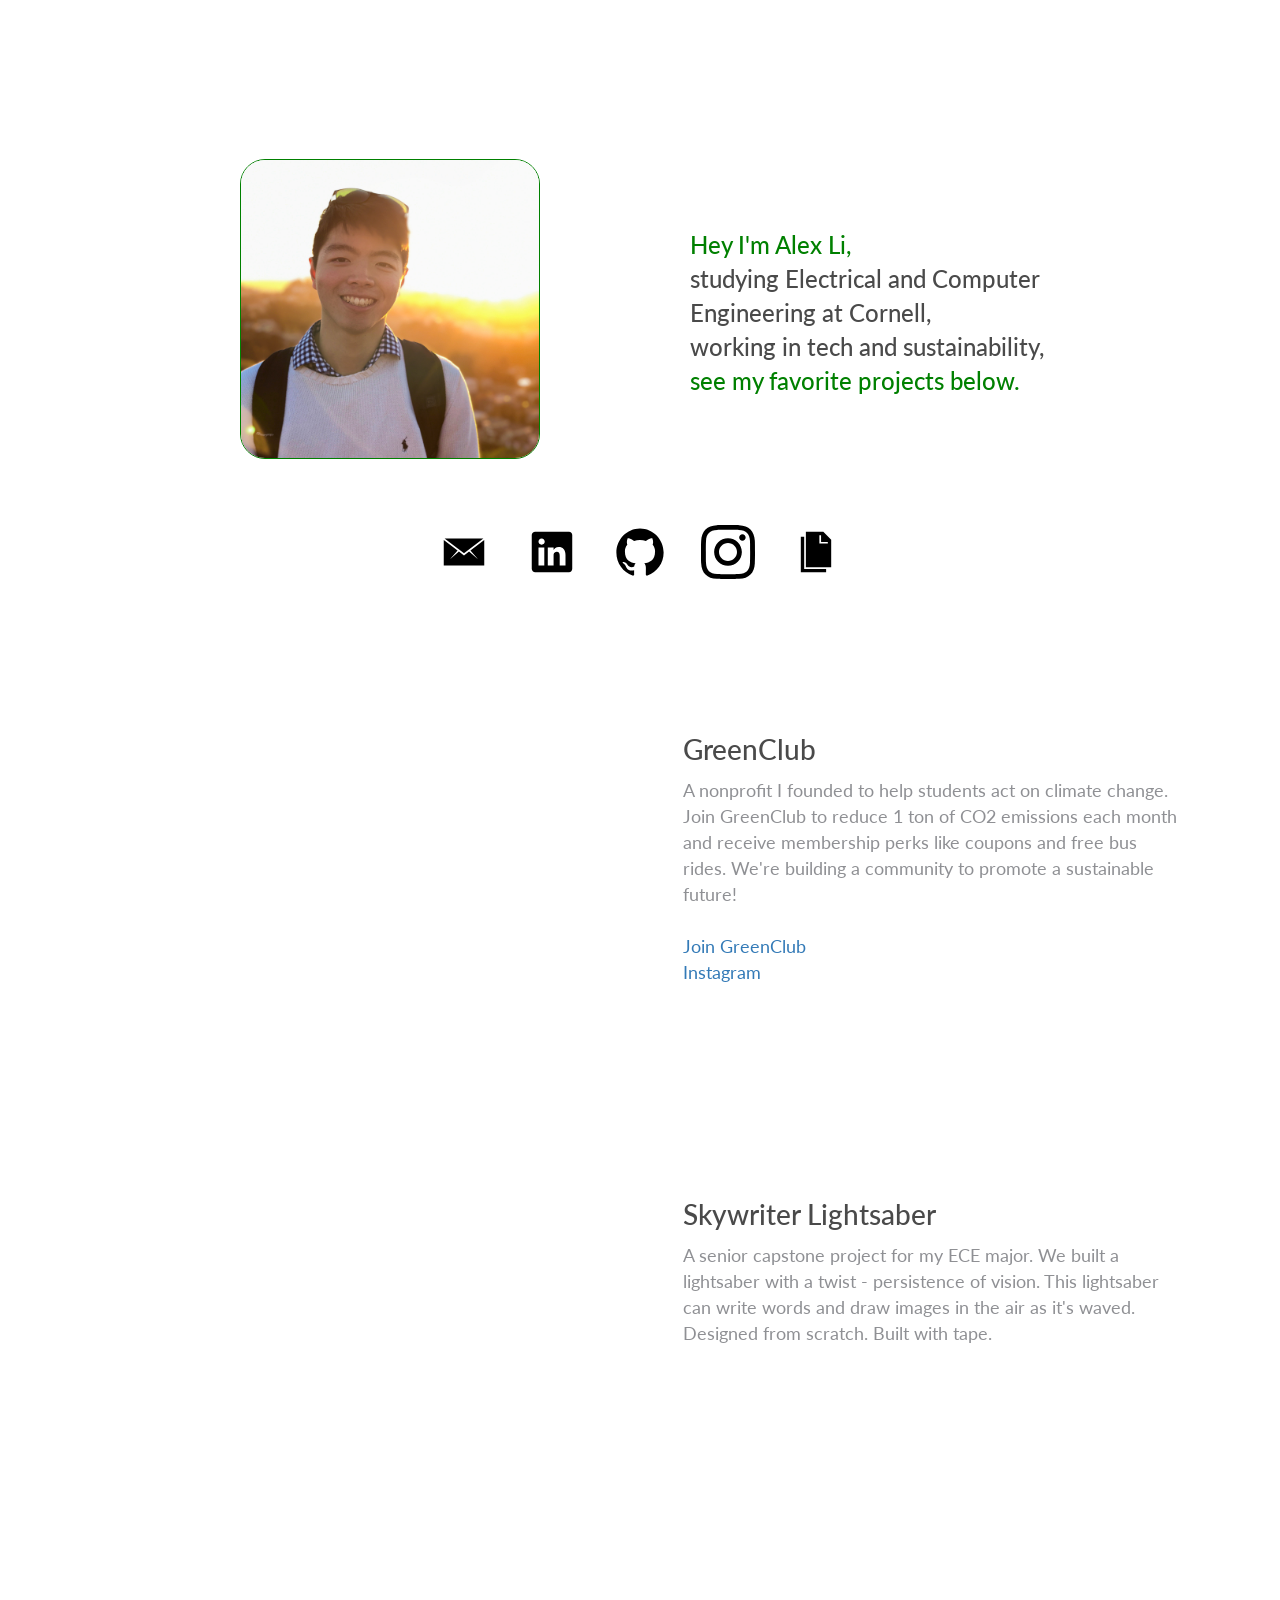
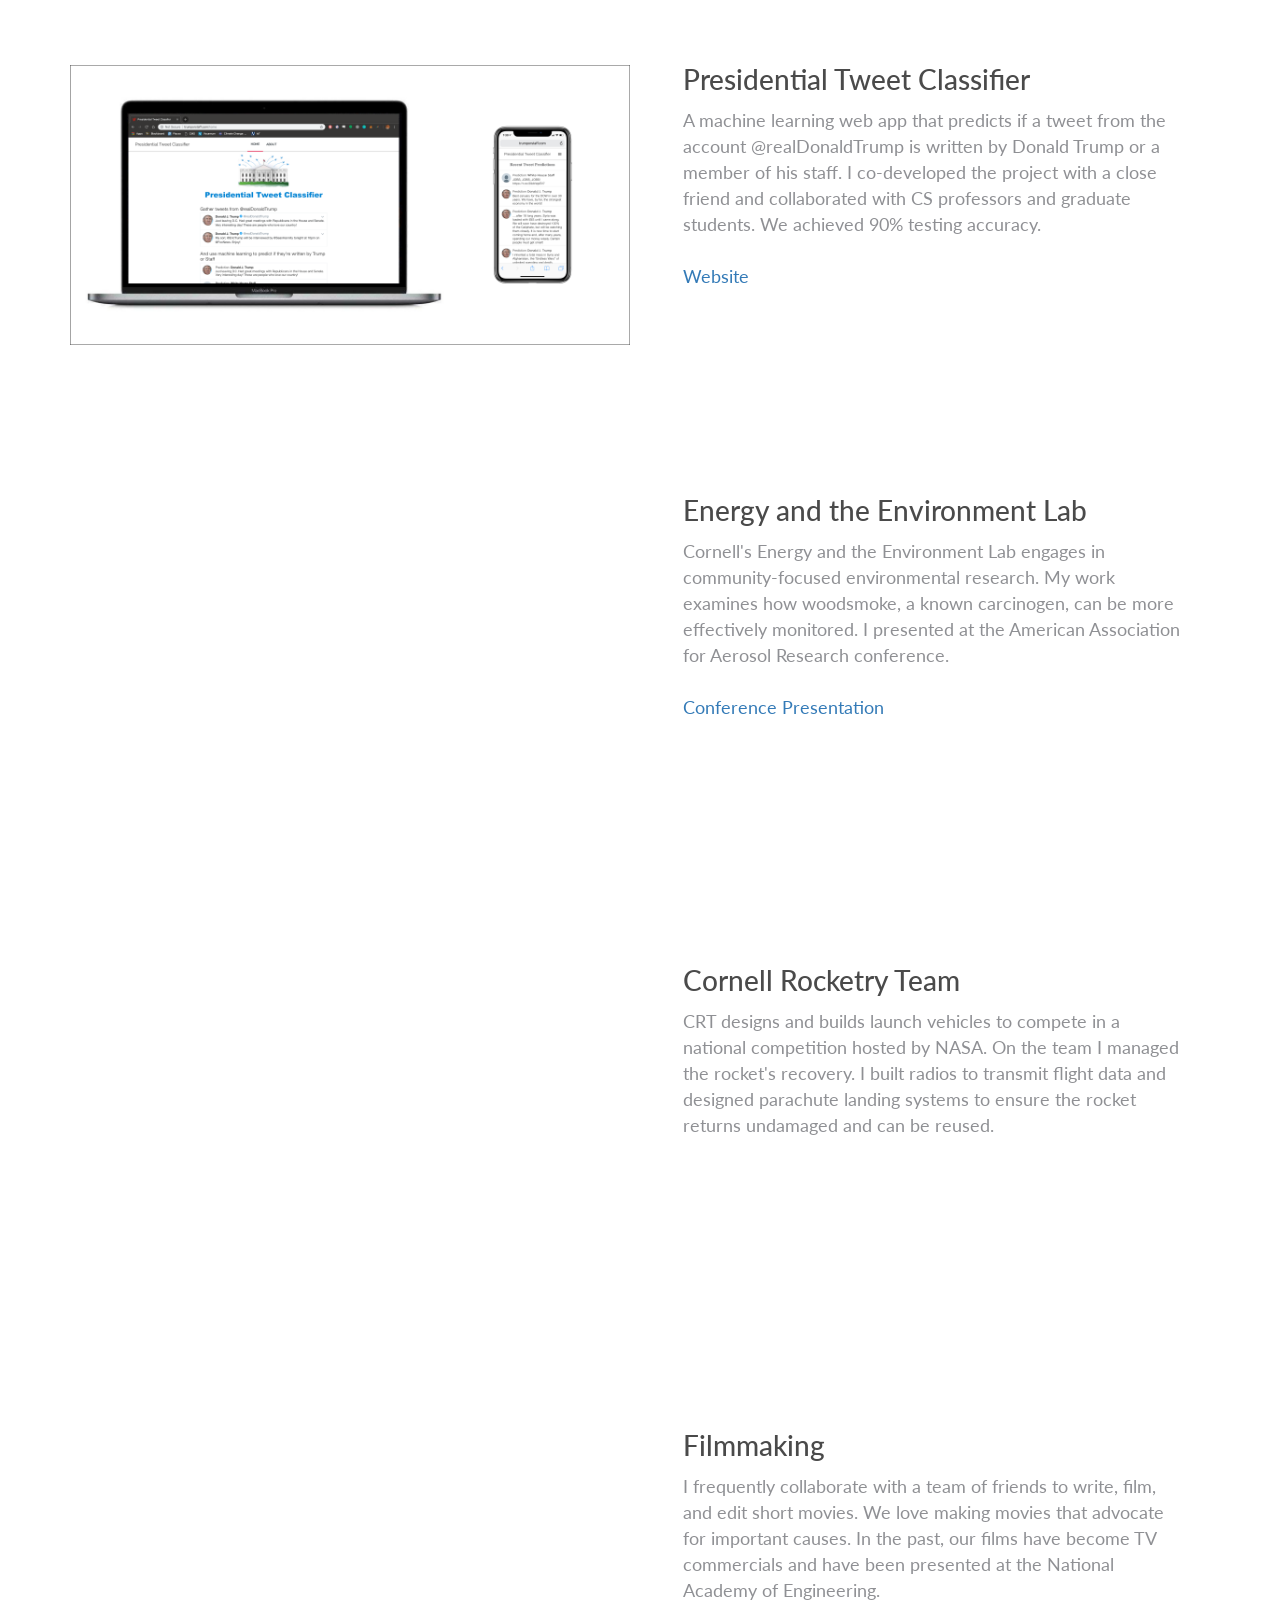
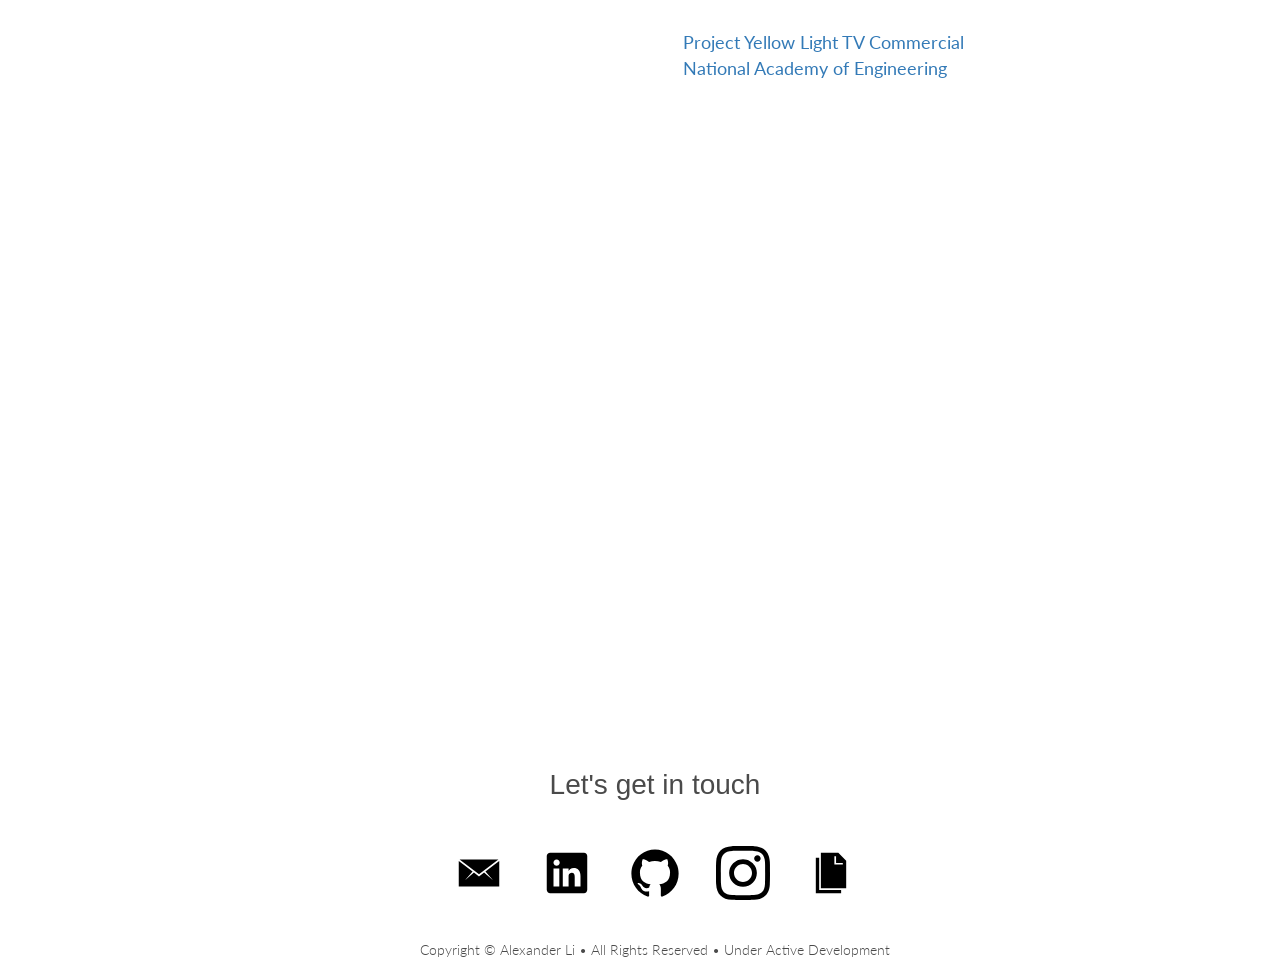
==== index.html @ 84d46e0a "Hey I'm Alex Li" ====
<!DOCTYPE html>
<html>
    <head>
        <meta charset="utf-8">
        <!-- Global site tag (gtag.js) - Google Analytics -->
        <script async src="https://www.googletagmanager.com/gtag/js?id=UA-135159561-1"></script>
        <script>
          window.dataLayer = window.dataLayer || [];
          function gtag(){dataLayer.push(arguments);}
          gtag('js', new Date());

          gtag('config', 'UA-135159561-1');
        </script>

        <meta name="viewport" content="width=device-width, initial-scale=1">
        <meta name="description" content="Alex Li is a senior at Cornell Univeristy studying Electrical and Computer Engineering">
        <title>Alex Li</title>

        <!-- Font Imports -->
        <link href="https://fonts.googleapis.com/css?family=Lato:300,400" rel="stylesheet">

        <!-- Bootstrap CSS -->
        <link href="https://maxcdn.bootstrapcdn.com/bootstrap/3.3.7/css/bootstrap.min.css" rel="stylesheet" integrity="sha384-BVYiiSIFeK1dGmJRAkycuHAHRg32OmUcww7on3RYdg4Va+PmSTsz/K68vbdEjh4u" crossorigin="anonymous">
        <link rel="stylesheet" href="styles/all.css" type="text/css">

        <!-- jQuery CDN -->
        <script src="https://code.jquery.com/jquery-3.2.1.min.js" integrity="sha256-hwg4gsxgFZhOsEEamdOYGBf13FyQuiTwlAQgxVSNgt4=" crossorigin="anonymous"></script>

        <!-- Bootstrap JS -->
        <script src="https://maxcdn.bootstrapcdn.com/bootstrap/3.3.7/js/bootstrap.min.js" integrity="sha384-Tc5IQib027qvyjSMfHjOMaLkfuWVxZxUPnCJA7l2mCWNIpG9mGCD8wGNIcPD7Txa" crossorigin="anonymous"></script>

        <script src="scripts/main.js"></script>

        <link rel="shortcut icon" href="images/icons/faviconGreen.ico" type="image/x-icon">
    </head>
    <body>
        <!--------------------- Banner Section -------------------------->

        <section id='preloading-banner-wrapper'>
            <div id="banner-title-wrapper">


                <div class='row work-section-wrapper'>
                    <div class='col-xs-12 col-md-6'>
                          <img class = 'twin-peaks-image' src="images/overview/twinPeaksSquare.jpeg" alt="Alex Li Headshot">
                    </div>

                    <div id='overview-text-wrapper' class='col-xs-12 col-md-6'>

                        <div class='overview-text-wrapper'>
                          <p class='intro-text-block'>
                              <font color="green">Hey I'm Alex Li, </font>
                              <br>
                              studying Electrical and Computer Engineering at Cornell,
                              <br>
                              working in tech and sustainability,
                              <br>
                              <font color="green">see my favorite projects below.</font><br><br>
                          </p>
                        </div>
                    </div>
                </div>
                </div>
                <div id='social-row'>
                  <a class='social-icon' target='_blank' href='mailto:afl59@cornell.com'>
                      <img class='social-icon-img' src='images/icons/email.svg' alt='afl59@cornell.edu' data-toggle='tooltip' data-placement="top" title="afl59@cornell.edu">
                  </a>
                    <a class='social-icon' target='_blank' href='https://www.linkedin.com/in/alexander-field-li/'>
                        <img class='social-icon-img' src='images/icons/linkedin.svg' alt='Linkedin' data-toggle='tooltip' data-placement="top" title="Linkedin">
                    </a>
                    <a class='social-icon' target='_blank' href='https://github.com/alex1li'>
                        <img class='social-icon-img' src='images/icons/github.svg' alt='Github' data-toggle='tooltip' data-placement="top" title="Github">
                    </a>
                    <a class='social-icon' target='_blank' href='https://www.instagram.com/alex1li/'>
                        <img class='social-icon-img' src='images/icons/instagram.svg' alt='Instagram' data-toggle='tooltip' data-placement="top" title="Instagram">
                    </a>
                    <a class='social-icon' target='_blank' href='assets/Li_Alexander_Resume.pdf'>
                        <img class='social-icon-img' src='images/icons/resume.svg' alt='Resume' data-toggle='tooltip' data-placement="top" title="Resume">
                    </a>
                </div>

        </section>
        <section>

        </section>






            <!--------------------- Overview Section
            <section id="overview-wrapper">

                <div class="row work-section-wrapper">
                    <div class="col-xs-12 col-md-6">
                        <div class='rocket-screw-wrapper'>
                            <img src='images/overview/screwRocket.JPG' id='overview-headshot' alt='Alex Li working on rocket'>
                        </div>
                    </div>

                    <div id='overview-text-wrapper' class='col-xs-12 col-md-6'>
                      <div class='subsection-title-wrapper left-align'>
                          <h3 class='subsection-title'>About me</h3>
                      </div>
                      <div class='subsection-text-wrapper'>
                        <p class='text-block'>
                            Hey, my name is Alex Li. I’m a senior at Cornell University majoring in
                            Electrical and Computer Engineering and minoring in Computer Science.
                            I love learning new things and working on projects that apply technology
                            to solve complex problems. Check out some of my favorite work below and
                            feel free to reach out!
                        </p>
                      </div>
                    </div>
                </div>
            </section>
          </div>
          ------------------------>

          <div class="container">

            <!------------------ Work Experience Section -------------------->
            <section id='work-exp-wrapper'>

                <!-- end overview row --> <!-- end greenclub section wrapper -->

                <div class='row work-section-wrapper'>
                    <div class='col-xs-12 col-md-6 col-md-6'>
                      <div class='video-wrapper'>
                          <iframe width="560" height="315" src="https://www.youtube.com/embed/MvS7Um4GXPQ" align ="middle" frameborder="0" allow="autoplay; encrypted-media" allowfullscreen class='video-frame'></iframe>
                      </div>
                    </div>

                    <div class='col-xs-12 col-md-6 col-md-6'>
                        <div class="subsection-title-wrapper left-align">
                            <h3 class='subsection-title'>GreenClub</h3>
                        </div>

                        <div class='subsection-text-wrapper'>
                            <p class='text-block left-align'>
                              A nonprofit I founded
                              to help students act on climate change. Join GreenClub to reduce 1 ton of CO2 emissions each month and receive membership perks like coupons and free bus rides. We're building a community
                              to promote a sustainable future!
                              <br>
                              <br>
                              <a href="https://joingreenclub.com" target="_blank">Join GreenClub</a>
                              <br>
                              <a href="https://instagram.com/joingreenclub" target="_blank">Instagram</a>


                            </p>
                        </div>
                    </div>


                </div>

                <div class='row work-section-wrapper'>
                    <div class='col-xs-12 col-md-6 col-md-6'>
                      <div class='video-wrapper'>
                          <iframe width="560" height="315" src="https://www.youtube.com/embed/4IN0xYBdepA" align ="middle" frameborder="0" allow="autoplay; encrypted-media" allowfullscreen class='video-frame'></iframe>
                      </div>
                    </div>

                    <div class='col-xs-12 col-md-6 col-md-6'>
                        <div class="subsection-title-wrapper left-align">
                            <h3 class='subsection-title'>Skywriter Lightsaber</h3>
                        </div>

                        <div class='subsection-text-wrapper'>
                            <p class='text-block left-align'>
                              A senior capstone project for my ECE major. We built a
                              lightsaber with a twist - persistence of vision. This
                              lightsaber can write words and
                              draw images in the air as it's waved. Designed from scratch.
                              Built with tape.

                            </p>
                        </div>
                    </div>


                </div>



                <div class='row work-section-wrapper'>
                    <div class='col-xs-12 col-md-6 col-md-6'>
                      <div class='video-wrapper'>
                        <a href="http://trumporstaff.com/" target="_blank">
                          <img src="images/projects/webapp.png" alt="Web App" class="webapp" width="560" height="281">
                        </a>
                      </div>
                    </div>

                    <div class='col-xs-12 col-md-6 col-md-6'>
                        <div class="subsection-title-wrapper left-align">
                            <h3 class='subsection-title'>Presidential Tweet Classifier</h3>
                        </div>

                        <div class='subsection-text-wrapper'>
                            <p class='text-block left-align'>
                                A machine learning web app that predicts if a
                                tweet from the account @realDonaldTrump is written by
                                Donald Trump or a member of his staff. I co-developed the project
                                with a close friend
                                and collaborated with CS professors and
                                graduate students. We achieved 90% testing accuracy.
                                <br> <br> <a href="http://trumporstaff.com/" target="_blank">Website</a>

                            </p>
                        </div>
                    </div>


                </div> <!-- end capitalone section wrapper -->

                <div class="row work-section-wrapper">
                  <div class='col-xs-12 col-md-6 col-md-6'>
                      <div class='video-wrapper'>
                        <iframe width="560" height="315" src="https://www.youtube.com/embed/1D1uZb_k29k?rel=0" frameborder="0" allow="autoplay; encrypted-media" allowfullscreen class='video-frame'></iframe>
                      </div>
                  </div>
                    <div class='col-xs-12 col-md-6 col-md-6'>
                        <div class='subsection-title-wrapper left-align'>
                            <h3 class='subsection-title'>Energy and the Environment Lab</h3>
                        </div>
                        <div class='subsection-text-wrapper'>
                            <p class='text-block left-align'>

                                Cornell's Energy and the Environment Lab engages
                                in community-focused environmental research. My work
                                examines how woodsmoke, a known carcinogen, can be more effectively
                                monitored. I presented at the American Association for Aerosol Research conference.
                                <br>
                                <br> <a href='assets/aaarFinal.pdf' target="_blank">Conference Presentation</a>
                              </p>
                        </div>
                    </div>
                </div> <!-- end redroute-section-wrapper -->

                <div class='row work-section-wrapper'>
                    <div class='col-xs-12 col-md-6 col-md-6'>
                      <div class='video-wrapper'>
                          <iframe width="560" height="315" src="https://www.youtube.com/embed/oe9fK2Tqj4g" align ="middle" frameborder="0" allow="autoplay; encrypted-media" allowfullscreen class='video-frame'></iframe>
                      </div>
                    </div>

                    <div class='col-xs-12 col-md-6 col-md-6'>
                        <div class="subsection-title-wrapper left-align">
                            <h3 class='subsection-title'>Cornell Rocketry Team</h3>
                        </div>

                        <div class='subsection-text-wrapper'>
                            <p class='text-block left-align'>
                                CRT designs and builds launch vehicles to compete
                                in a national competition hosted by NASA. On the team I managed
                                the rocket's recovery. I built radios to transmit flight data and designed
                                parachute landing systems to ensure the rocket returns undamaged and can be reused.
                            </p>
                        </div>
                    </div>


                </div> <!-- end capitalone section wrapper -->



                <!--
                <div class='row work-section-wrapper'>
                    <div class='col-xs-12 col-md-push-6 col-md-6'>
                        <div class='video-wrapper'>
                          <iframe width="560" height="315" src="https://www.youtube.com/embed/zMogBUy124E?rel=0" frameborder="0" allow="autoplay; encrypted-media" allowfullscreen class='video-frame'></iframe>
                        </div>
                    </div>
                    <div class='col-xs-12 col-md-pull-6 col-md-6'>
                        <div class="subsection-title-wrapper left-align">
                            <h3 class='subsection-title'>Cornell Undergraduate Asia Business Society</h3>
                        </div>

                        <div class='subsection-text-wrapper'>
                            <p class='text-block left-align'>
                                CUABS has been one of the most influential organizations I've participated in
                                at school. I've found mentors, friends, study-partners, family.
                                I served as marketing chair for CUABS as the organization rebranded itself for the first
                                time since its founding. I planned timelines for releasing newly branded CUABS content,
                                including a new logo, a modernized website, updated
                                Facebook page, and recruitment video. I helped promote CUABS recruitment and fundraising campaigns, resulting in
                                a record-setting quantity of applicants and money fundraised for the organization.
                            </p>
                        </div>
                    </div>

                </div> -->
                <!-- end cornell cuabssection wrapper -->


                <div class='row work-section-wrapper'>

                    <div class='col-xs-12 col-md-6 col-md-6'>
                        <div class='video-wrapper'>
                          <iframe width="560" height="315" src="https://www.youtube.com/embed/UgutnKrZrFU" frameborder="0" allow="autoplay; encrypted-media" allowfullscreen class='video-frame'></iframe>
                        </div>
                    </div>

                    <div class='col-xs-12 col-md-6 col-md-6'>
                        <div class="subsection-title-wrapper left-align">
                            <h3 class='subsection-title'>Filmmaking</h3>
                        </div>

                        <div class='subsection-text-wrapper'>
                            <p class='text-block left-align'>
                                I frequently collaborate with a team of friends to write,
                                film, and edit short movies. We love making movies that advocate
                                for important causes. In the past, our films have become TV commercials
                                and have been presented at the National Academy of Engineering.
                                <br>
                                <br>
                                <a href="http://projectyellowlight.adcouncilkit.org/psas/tv/" target="_blank">
                                  Project Yellow Light TV Commercial
                                </a>
                                <br>
                                <a href="https://www.nae.edu/e4u/#sep2" target="_blank">
                                  National Academy of Engineering
                                </a>

                            </p>
                        </div>
                    </div>

                </div> <!-- end filmmaking section wrapper -->

                <div class='row work-section-wrapper'>
                <div class='blog'>
                  <iframe width="400" height="250" src="https://alexfieldli.substack.com/embed" frameborder="0" scrolling="no"></iframe>
                </div>
                </div>
            </section><!-- end work-exp-wrapper-->













            <!-------------------- Work Section
            <section id='work-exp-wrapper'>
                <div class='section-title-wrapper'>
                    <h1 class='section-title'>Work Experience</h1>
                </div>

                <div class='row work-section-wrapper right-align'>
                    <div class='col-xs-12 col-md-push-2 col-md-5'>
                        <div id='locke-wrapper'>
                            <img id='sun-img' src="images/work/mckinsey.jpg" alt='Cornell Daily Sun News App'>
                        </div>
                    </div>
                    <div id='sun-text-wrapper' class='col-xs-12 col-md-push-1 col-md-5'>
                        <div class='subsection-title-wrapper left-align'>
                            <h3 class='subsection-title subsection-subtitle'>Summer Business Analyst</h3>
                            <h3 class='subsection-title'>McKinsey & Company</h3>
                        </div>

                        <div class='subsection-text-wrapper'>
                            <p class='text-block left-align'>
                              Helped a fast growing financial client reimagine their customers' digital experience.
Worked with a large utility company in developing and deploying mobile apps to their field workers to improve safety and efficiency.

                            </p>
                        </div>
                    </div>

                </div>


                <div class='row work-section-wrapper right-align'>
                    <div class='col-xs-12 col-md-push-2 col-md-5'>
                        <div id='locke-wrapper'>
                            <img id='sun-img' src="images/work/bx.jpeg" alt='Cornell Daily Sun News App'>
                        </div>
                    </div>
                    <div id='sun-text-wrapper' class='col-xs-12 col-md-push-1 col-md-5'>
                        <div class='subsection-title-wrapper left-align'>
                            <h3 class='subsection-title subsection-subtitle'>Software Development Intern</h3>
                            <h3 class='subsection-title'>The Blackstone Group</h3>
                        </div>

                        <div class='subsection-text-wrapper'>
                            <p class='text-block left-align'>
                            </p>
                        </div>
                    </div>

                </div>

                <div class='row work-section-wrapper right-align'>
                    <div class='col-xs-12 col-md-push-2 col-md-5'>
                        <div id='locke-wrapper'>
                            <img id='sun-img' src="images/work/lockE.png" alt='Cornell Daily Sun News App'>
                        </div>
                    </div>
                    <div id='sun-text-wrapper' class='col-xs-12 col-md-push-1 col-md-5'>
                        <div class='subsection-title-wrapper left-align'>
                            <h3 class='subsection-title subsection-subtitle'>NASA Space Grant Intern</h3>
                            <h3 class='subsection-title'>Lockheed Martin</h3>
                        </div>

                        <div class='subsection-text-wrapper'>
                            <p class='text-block left-align'>
                                Served as software lead of a small team to design and develop a battle-bot rover as part of Lockheed Martin's STEM outreach programs. Gained hands on experience with robotics software, and developed and shipped an iOS app to control the rover.

                            </p>
                        </div>
                    </div>

                </div>

                <div class='row work-section-wrapper'>
                    <div class='col-xs-12 col-md-push-2 col-md-5'>
                      <div id='locke-wrapper'>
                        <img class='work-exp-image' src='images/work/woodmont.png' alt='Camp Counselor'>
                      </div>
                    </div>

                    <div class='col-xs-12 col-md-push-1 col-md-5'>
                        <div class='subsection-title-wrapper left-align'>
                          <h3 class='subsection-title subsection-subtitle'>Group Counselor</h3>
                          <h3 class='subsection-title'>Woodmont Day Camp</h3>
                        </div>
                        <div class='subsection-text-wrapper'>
                            <p class='text-block left-align'>
                                Summer camp was such a foundational experience for me growing up, I
                                made it a goal to work as a camp counselor in high school. My favourite
                                campers are those between ages 7-9, because they're old enough for me to
                                share lessons I've learned in kindness and failure, while also young enough
                                to teach me lessons in enthusiasm, honesty, and curiosity.

                            </p>
                        </div>
                    </div>
                </div>
            </section>
        </div> ------------------------->


        <footer>
            <div class='container'>
                <div class='row'>
                  <div class='section-title-wrapper'>
                      <h3 class='footer-title'>Let's get in touch</h3>
                  </div>
                        <div id='social-row'>
                          <a class='social-icon' target='_blank' href='mailto:afl59@cornell.com'>
                              <img class='social-icon-img' src='images/icons/email.svg' alt='afl59@cornell.edu' data-toggle='tooltip' data-placement="top" title="afl59@cornell.edu">
                          </a>
                            <a class='social-icon' target='_blank' href='https://www.linkedin.com/in/alexander-field-li/'>
                                <img class='social-icon-img' src='images/icons/linkedin.svg' alt='Linkedin' data-toggle='tooltip' data-placement="top" title="Linkedin">
                            </a>
                            <a class='social-icon' target='_blank' href='https://github.com/alex1li'>
                                <img class='social-icon-img' src='images/icons/github.svg' alt='Github' data-toggle='tooltip' data-placement="top" title="Github">
                            </a>
                            <a class='social-icon' target='_blank' href='https://www.instagram.com/alex1li/'>
                                <img class='social-icon-img' src='images/icons/instagram.svg' alt='Instagram' data-toggle='tooltip' data-placement="top" title="Instagram">
                            </a>
                            <a class='social-icon' target='_blank' href='assets/Li_Alexander_Resume.pdf'>
                                <img class='social-icon-img' src='images/icons/resume.svg' alt='Resume' data-toggle='tooltip' data-placement="top" title="Resume">
                            </a>
                        </div>


                </div>
                <div class='row'>
                    <div class="col-md-offset-1 col-md-10">
                        <p id='copyright'>Copyright &copy; Alexander Li &bull; All Rights Reserved &bull; Under Active Development</p>
                    </div>
                </div>
            </div><!-- end container -->
        </footer>
    </body>
</html>
---- styles/all.css ----
/* Alexander Li August 2018
Credits to Chris Sciavolino for help
 */

html, body {
    margin: 0;
    padding: 0;
    max-width: 100%;
    overflow-x: hidden;
}

.left-align {
    text-align: left;
}

.right-align {
    text-align: right;
}

.centered {
    text-align: center;
}

.space-top {
    margin-top: 250px;
}

.hideme {
    opacity: 0;
}



/* Section Global Styles **************************/

.section-title-wrapper {
    text-align: center;
    margin-top: 5vh;
    margin-bottom: 20px;
}

.section-title{
    font-size: 4em;
    color: #4a4a4a;
    position: relative;
    z-index: 1;
}

.footer-title{
    font-size: 2em;
    color: #4a4a4a;
    position: relative;
    z-index: 1;
}

.section-title:before {
    content: "";
    position: absolute;
    left: 45%;
    bottom: -20px;
    height: 2px;
    width: 10%;
    border-bottom: 4px solid #979797;
}

.subsection-title {
    font-size: 2em;
    color: #4a4a4a;
    font-family: 'Lato', 'Helvetica Neue', serif;
    font-weight: 500;
    margin-bottom: 20px;
    max-width: 500px;
    margin: auto;
}

.subsection-subtitle {
    font-size: 2em;
    font-weight: 200;
}

.-divider {
    height: 2px;
    border-bottom: 2px solid #979797;
    position: absolute;
    bottom: -10px;
    width: 10%;
    top: 8vh;
}

.single-title-divider {
    top: 13%;
}

.right-divider {
    left: 90%;
    margin-left: -15px;
}

.subsection-text-wrapper {
    margin-top: 12px;
}

.intro-text-block {
    font-size: 1.7em;
    color: #4a4a4a;
    font-family: 'Lato', 'Helvetica Neue', serif;
    font-weight: 500;
    margin-bottom: 20px;
    max-width: 400px;
    margin: auto;
}

.text-block {
    font-size: 1.3em;
    color: #8F9094;
    font-family: 'Lato', 'Helvetica Neue', serif;
    font-weight: 400;
    margin-bottom: 20px;
    max-width: 500px;
    margin: auto;
}

.ext-button {
    color: white;
    font-size: 1em;
    font-family: 'Lato', 'Helvetica Neue', serif;
    font-weight: 500;
    text-align: center;
    border: 1px #979797 solid;
    padding: 10px 15px;
    display: inline-block;
    border-radius: 10px;
}

.ext-button:hover {
    color: #ffffff;
    background-color: #6C92BF;
    border: 1px #6C92BF solid;
    text-decoration: none;
    transition: 0.2s;
    cursor: pointer;
}

.ext-button:focus {
    text-decoration: none;
    color: #4a4a4a;
}

/* Banner Styles **********************************/
#scroll{

}
#banner-wrapper {
    height: 80vh;
}

#banner-background {
    height: 80vh;
    width: 100vw;
    background-color: #cfd7e2;
    position: absolute;
}

#preloading-banner-wrapper {
    background-repeat: no-repeat;
    background-position: center;
    background-size:cover;
    width: 100vw;
}

#banner-title-wrapper {
    position: relative;
    top: 1vh;
    text-align: center;
    max-width: 1000px;
    margin: auto;
    padding-left: 15px;
    padding-right: 15px;

}

#banner-title {
    margin: 0;
    font-size: 1.9em;
    color: white;
}

#banner-buttons {
    margin-top: 70px;
    text-align: center;
    font-size: 1.5em;
}

#banner-buttons .ext-button {
    margin-left: 10px;
    margin-right: 10px;
    border-color: white;
}

#banner-buttons .ext-button:hover {
    border-color: #6C92BF;
}

#banner-subtitle {
    color: #4a4a4a;
}

#twin-peaks-wrapper {
  position: relative;
   top: 10vh;

}
.twin-peaks-image {
  display: block;
  margin: auto;
  width: 300px;
  border: 1px solid green;
  border-radius: 25px;
}

/* Overview Section Styles ************************/

#overview-headshot {
    width: 60%;
    display: block;
    margin: auto;
}

#overview-collage-wrapper {
    position: absolute;
    overflow: hidden;
    margin: 0;
    padding: 0;
}

.overview- {
    width: 250px;
    position: relative;
    margin: 0;
    padding: 0;
}

#overview--1 {
    float: left;
}

#overview--2 {
    float: right;
    top: -150px;
}

#overview-image-3 {
    top: -250px;
}

#overview-text-wrapper {
    text-align: left;
    padding-top: 70px;
}


/* Work Experience Styles **************************/

#work-exp-wrapper {
    margin-top: 100px;
}

.work-section-wrapper {
    margin-top: 150px;
    margin-bottom: 50px;
}


#rocket-wrapper {
}

.launch-day {
  display: block;
  margin: auto;
}

#aaar-wrapper {
  width: 560px;
  height: 315px;
  overflow: hidden;
}

.work-exp-image {
    width: 100%;
}

#cuabs-wrapper {
    width: 560px;
    height: 300px;
    overflow: hidden;
}

#ta-experience-wrapper {
    text-align: center;
}

.ta-experience-header {
    font-family: 'Lato', 'Helvetica Neue', serif;
    font-weight: 400;
    color: #4a4a4a;
    margin: 0;
    font-size: 1.15em;
}

.ta-experience-subheader {
    font-family: 'Lato', 'Helvetica Neue', serif;
    font-weight: 300;
    margin: 0;
    margin-top: 5px;
    margin-bottom: 15px;
    font-size: 1.15em;
}

.video-frame{
  width: 100%;
  max-width: 560px;
  margin: auto;
}


.webapp{
  display: block;
  max-width:560px;
  max-height:281px;
  height: auto;
  align: center;
  margin: auto;
}

.video-wrapper{
  margin: auto;
  max-width: 560px;
}


/* Web Development Styles ***************************/

#web-dev-wrapper {

}

.web-dev-thumb {
    width: 100%;
    object-fit: cover;
    border: 1px #4a4a4a dashed;
}

.web-dev-thumb-wrapper {
    position: relative;
    display: inline-block;
}

.web-dev-thumb-wrapper:hover .web-dev-thumb-overlay {
    opacity: 1;
    background: rgba(0, 0, 0, 0.8);
}

.web-dev-thumb-wrapper:hover .thumb-overlay-text {
    opacity: 1;
    margin-top: 0;
}

.web-dev-thumb-overlay {
    position: absolute;
    top: 0;
    left: 0;
    width: 100%;
    height: 100%;
    color: #ffffff;
    opacity: 0;
    -webkit-transition: background-color 0.2s linear;
    -ms-transition: background-color 0.2s linear;
    transition: background-color 0.2s linear;
}

.thumb-overlay-text {
    text-align: center;
    opacity: 0;
    padding-top: 23%;
    font-size: 3em;
    font-family: "Lato", "Helvetica Neue", serif;
    font-weight: 400;
    transition: 0.4s;
    line-height: 70px;
}

.thumb-caption {
    text-align: center;
    font-size: 1.15em;
    font-family: 'Lato', 'Helvetica Neue', serif;
    font-weight: 300;
    margin-top: 15px;
    margin-bottom: 30px;
}

/* Projects Styles ************************************/

#projects-wrapper {

}

#locke-wrapper {
  width: 200px;
  height: 200px;
  overflow: hidden;
}

#spoofify-img {
    margin-top: 100px;
    width: 100%;
}

#sun-text-wrapper {
}

#sun-img {
    width: 100%;
}

#daily-sun-image-wrapper {
    position: absolute;
}

#sun-image-1 {

}

#sun-image-2 {

}

#sun-image-3 {
    top: -525px;
}

.daily-sun- {
    position: relative;
    width: 100%;
}

#coffee-note-icon {
    border-radius: 60px;
}

/* Contact Form Styles *************************************/

#contact-form {

}

.text-input {
    color: #4a4a4a;
    font-size: 1.25em;
    font-family: 'Lato', 'Helvetica Neue', sans-serif;
    font-weight: 300;
    border: none;
    border-bottom: solid 1px #979797;
    margin-top: 30px;
}

.text-input:focus {
    outline: none;
}

.message-input {
    color: #4a4a4a;
    resize: none;
    height: 200px;
    margin-top: 30px;
    border: none;
    font-size: 1.25em;
    font-family: 'Lato', 'Helvetica Neue', serif;
    font-weight: 300;
    border-bottom: solid 1px #979797;
}

.message-input:focus {
    outline: none;
}

.submit-input {
    font-size: 1.25em;
    font-family: 'Lato', 'Helvetica Neue', serif;
    font-weight: 300;
    height: 40px;
    margin-top: 30px;
    background-color: #fff;
    color: #4a4a4a;
    border: solid 1px #979797;
}

.submit-input:hover {
    transition: 0.4s;
    font-family: 'Lato', 'Helvetica Neue', serif;
    font-weight: 300;
    color: #fff;
    background-color: #6c92bf;
    border: solid 1px #6c92bf;
}

/* Footer Styles *******************************************/

footer {
    height: 150px;
    background-color: #ffffff;
    padding-top: 75px;
}

#social-row {
    padding-top: 20px;
    text-align: center;
}

.blog {
    position: relative;
    height: 300px;
    padding-top: 35px;
    overflow: hidden;
}

.blog iframe {
    top:0;
    left: 0;
    width: 100%;
    height: 100%;
}

.social-icon {
    width: 64px;
    height: 64px;
    margin-left: 10px;
    margin-right: 10px;
    padding: 0;
}

.social-icon:hover {
    text-decoration: none;
}

.social-icon:focus {
    text-decoration: none;
}

.social-icon-img {
    margin: 0;
    padding: 5px;
    width: 64px;
    height: 64px;
    transition: 0.2s;
}

.social-icon-img:hover {
    padding: 0;
    cursor: pointer;
}

#contact-row {
    text-align: center;
    margin-top: 10px;
}

.contact-header {
    font-family: "Lucida Sans Typewriter", "Lucida Console", monaco, "Bitstream Vera Sans Mono", monospace;
    font-weight: 400;
    margin-top: 30px;
}

.mail-link {
    color: #4a4a4a;
    border-bottom: 1px dashed #4a4a4a;
    font-family: Lato, 'Helvetica Neue', serif;
    font-weight: 300;
    transition: 0.3s;
}

.mail-link:hover {
    text-decoration: none;
    color: #888;
    border-bottom: 1px dashed #888;
}

#copyright {
    text-align: center;
    font-family: 'Lato', 'Helvetica Neue', serif;
    font-weight: 300;
    color: #4a4a4a;
    margin-top: 35px;

}

/* Preloading Styles ***************************************/

#preloading-wrapper {
    background: rgba(136, 169, 207, 0.75);
    position: relative;
    width: 100vw;
    overflow: hidden;
}

.sphere {
    height: 350px;
    width: 350px;
    background: linear-gradient(rgba(102, 140, 184, 1), rgba(220, 237, 255, 1));
    border-radius: 210px;
    position: absolute;
}

#loader-wrapper {
    top: 40vh;
    position: relative;
    width: 100%;
    text-align: center;
}

#loading-text {
    top: 45vh;
    width: 100%;
    text-align: center;
    position: relative;
    font-size: 2em;
    font-family: 'Lato', 'Helvetica Neue', serif;
    font-weight: 300;
    color: #4a4a4a;
}

#grey-background {
  background: black;
}

#camp-wrapper {
  height: 200px;
  width: 200px;
  overflow: hidden;
}

/* Begin Media Queries */
@media(max-width: 1199px) and (min-width: 992px) {
    #overview-headshot {
        margin-top: 30px;
    }

    #work-exp-wrapper {
        margin-top: 100px;
    }

    .work-section-wrapper {
        margin-top: 150px;
        margin-bottom: 50px;
    }
    .webapp{
      width: 455px;
    }
}

@media(min-width: 768px) and (max-width: 991px) {
    #sphere-2 {
        display: none;
    }

    .work-section-wrapper {
        margin-top: 100px;
        margin-bottom: 0;
    }

    #work-exp-wrapper {
        margin-top: 100px;
    }

    #overview-headshot {
        margin-top: 10px;
    }

    .subsection-title-wrapper {
        text-align: center;
        margin-top: 10px;
    }

    .subsection-text-wrapper .text-block {
        text-align: left;
    }

    #sun-text-wrapper {
        margin-top: 10px;
        margin-bottom: 50px;
    }

    footer {
        height: 200px;
    }

    .video-frame{
      height: 290px;
    }

    .webapp{
      width: 560px;
    }
    .intro-text-block {
        font-size: 18px;
        max-width: 300px;
    }


    #locke-wrapper {
      margin: auto
    }

    .social-icon {
        width: 48px;
        height: 48px;
    }

    .social-icon-img {
        width: 48px;
        height: 48px;
    }

    #social-row {
        padding-top: 40px;
        text-align: center;
    }
}

@media(max-width: 767px) {
    #sphere-2 {
        display: none;
    }

    #sphere-5 {
        display: none;
    }

    #banner-title {
        font-size: 1.9em;
    }

    #banner-buttons {
        font-size: 1em;
    }

    .section-title {
        font-size: 25px;
    }

    .subsection-title {
        font-size: 25px;
    }

    .thumb-overlay-text {
        font-size: 1.25em;
    }

    .text-block {
        font-size: 18px;
    }
    .intro-text-block {
        font-size: 18px;
        max-width: 300px;
    }

    .ext-link {
        font-size: 1.5em;
    }

    .ta-experience-header {
        font-size: 1em;
    }

    .ta-experience-subheader {
        font-size: 1em;
    }

    .work-section-wrapper {
        margin-top: 100px;
        margin-bottom: 0;
    }

    #work-exp-wrapper {
        margin-top: 100px;
    }

    #overview-headshot {
        margin-top: 10px;
    }

    .subsection-title-wrapper {
        text-align: center;
        margin-top: 10px;
    }

    .subsection-text-wrapper .text-block {
        text-align: left;
    }

     {
        height: 225px;
    }

    #sun-text-wrapper {
        margin-top: 10px;
        margin-bottom: 50px;
    }

    #copyright {
        font-size: 0.75em;
    }

    .video-frame{
      height: 200px;
    }

    .webapp{
      width: 90vw;
    }

    #locke-wrapper {
      margin: auto
    }

    .social-icon {
        width: 48px;
        height: 48px;
    }

    .social-icon-img {
        width: 48px;
        height: 48px;
    }

    #social-row {
        padding-top: 40px;
        text-align: center;
    }
}
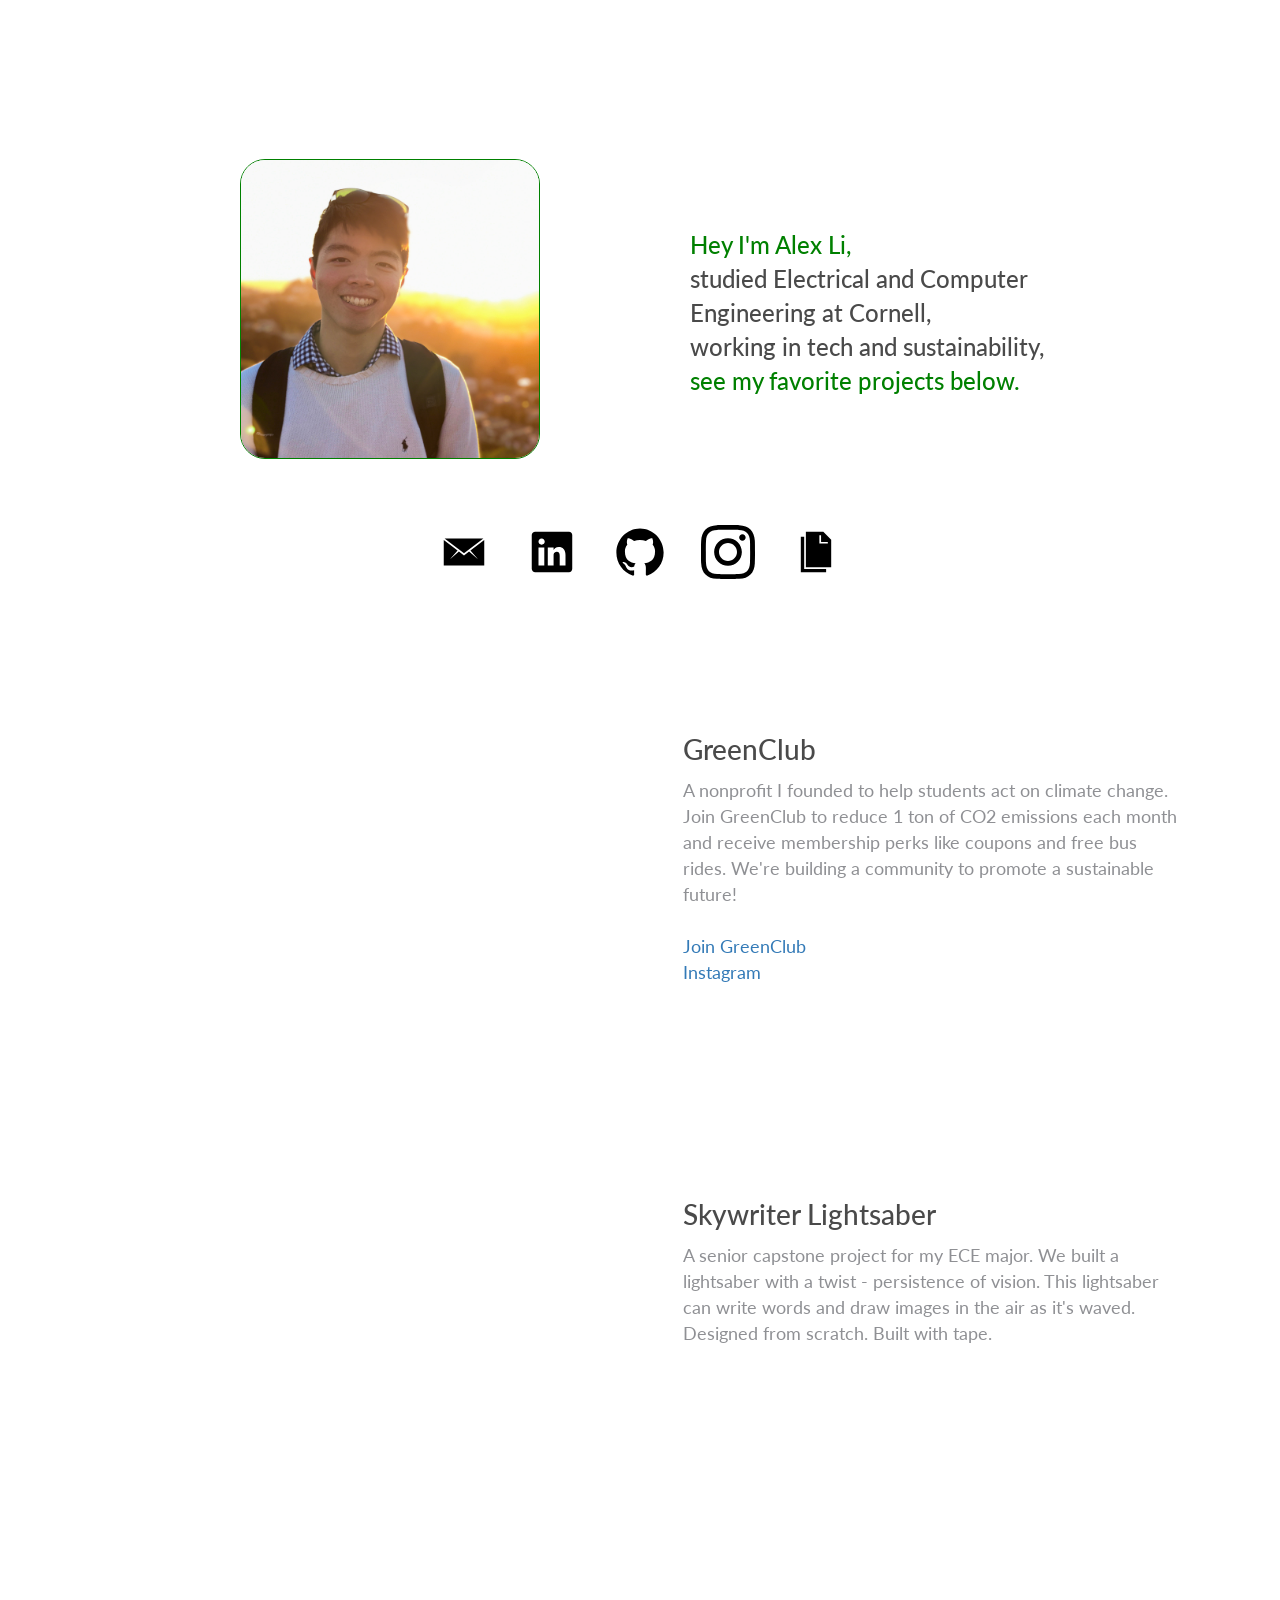
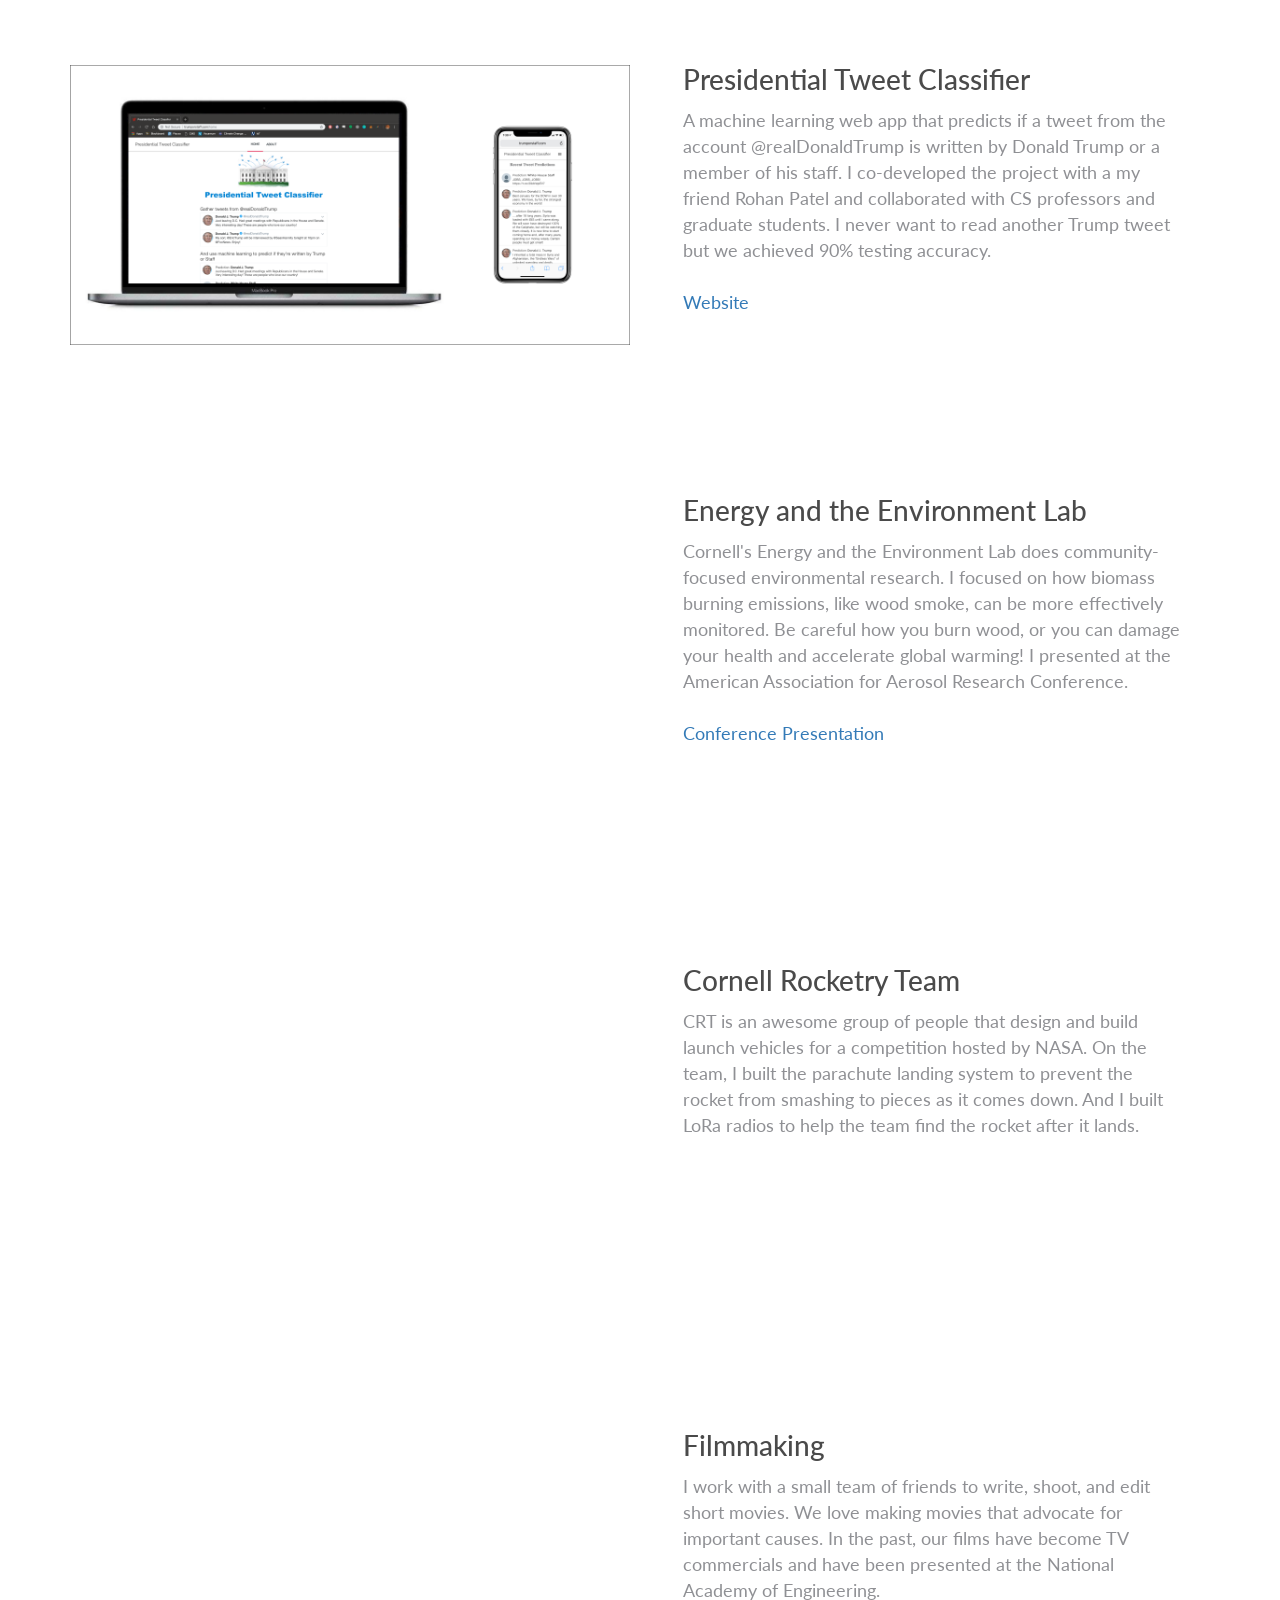
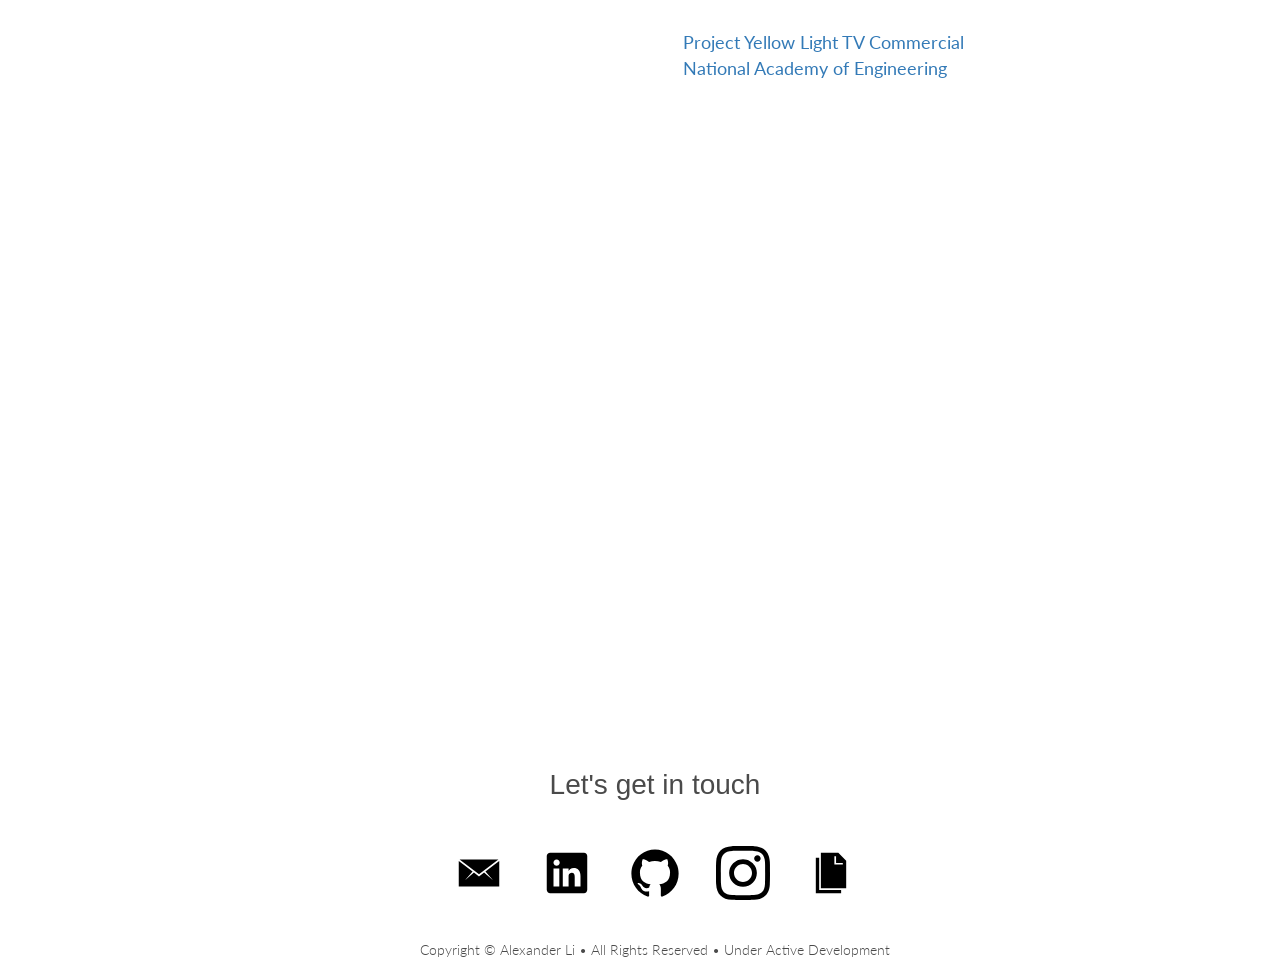
==== commit 89046e6f: "update text 7-15-2020" ====
--- a/index.html
+++ b/index.html
@@ -51,7 +51,7 @@
                           <p class='intro-text-block'>
                               <font color="green">Hey I'm Alex Li, </font>
                               <br>
-                              studying Electrical and Computer Engineering at Cornell,
+                              studied Electrical and Computer Engineering at Cornell,
                               <br>
                               working in tech and sustainability,
                               <br>
@@ -204,9 +204,10 @@
                                 A machine learning web app that predicts if a
                                 tweet from the account @realDonaldTrump is written by
                                 Donald Trump or a member of his staff. I co-developed the project
-                                with a close friend
+                                with a my friend Rohan Patel
                                 and collaborated with CS professors and
-                                graduate students. We achieved 90% testing accuracy.
+                                graduate students. I never want to read another Trump tweet
+                                but we achieved 90% testing accuracy.
                                 <br> <br> <a href="http://trumporstaff.com/" target="_blank">Website</a>
 
                             </p>
@@ -229,10 +230,13 @@
                         <div class='subsection-text-wrapper'>
                             <p class='text-block left-align'>
 
-                                Cornell's Energy and the Environment Lab engages
-                                in community-focused environmental research. My work
-                                examines how woodsmoke, a known carcinogen, can be more effectively
-                                monitored. I presented at the American Association for Aerosol Research conference.
+                                Cornell's Energy and the Environment Lab does
+                                community-focused environmental research. I focused on how
+                                biomass burning emissions, like wood smoke,
+                                can be more effectively monitored. Be
+                                careful how you burn wood, or you can damage your
+                                health and accelerate global warming! I presented at
+                                the American Association for Aerosol Research Conference.
                                 <br>
                                 <br> <a href='assets/aaarFinal.pdf' target="_blank">Conference Presentation</a>
                               </p>
@@ -254,10 +258,9 @@
 
                         <div class='subsection-text-wrapper'>
                             <p class='text-block left-align'>
-                                CRT designs and builds launch vehicles to compete
-                                in a national competition hosted by NASA. On the team I managed
-                                the rocket's recovery. I built radios to transmit flight data and designed
-                                parachute landing systems to ensure the rocket returns undamaged and can be reused.
+                                CRT is an awesome group of people that design and build launch vehicles for a competition hosted by NASA.
+                                On the team, I built the parachute landing system to prevent the rocket from smashing to pieces as it comes down.
+                                And I built LoRa radios to help the team find the rocket after it lands.
                             </p>
                         </div>
                     </div>
@@ -311,8 +314,8 @@
 
                         <div class='subsection-text-wrapper'>
                             <p class='text-block left-align'>
-                                I frequently collaborate with a team of friends to write,
-                                film, and edit short movies. We love making movies that advocate
+                                I work with a small team of friends to write,
+                                shoot, and edit short movies. We love making movies that advocate
                                 for important causes. In the past, our films have become TV commercials
                                 and have been presented at the National Academy of Engineering.
                                 <br>
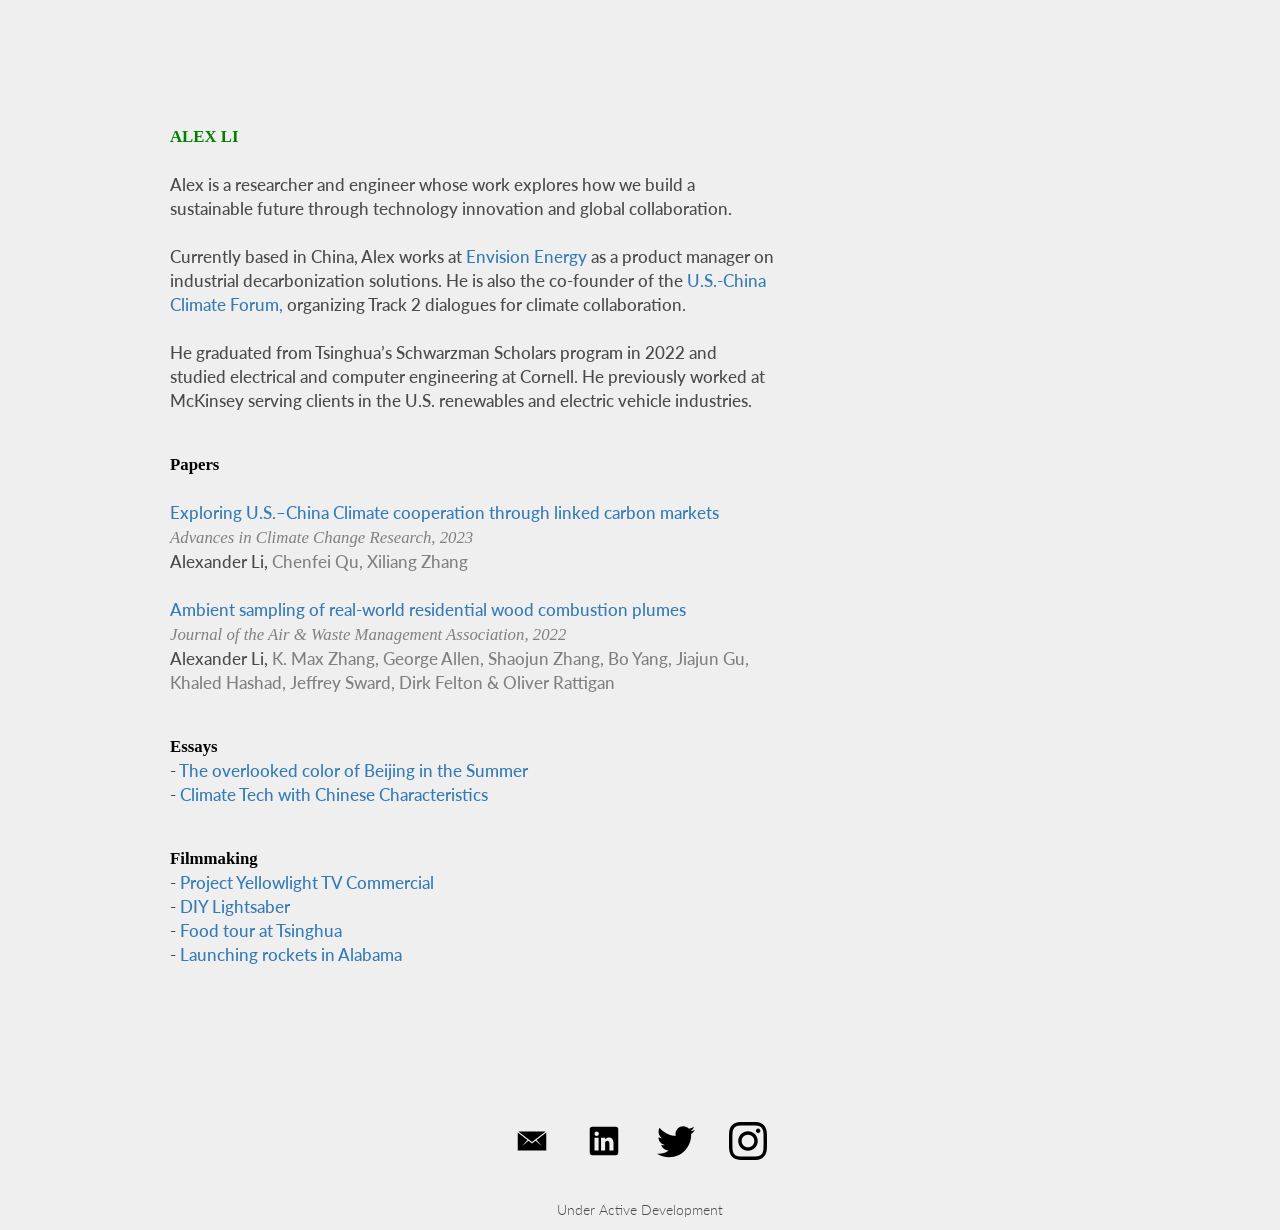
==== commit 9f5a71e6: "2023 update v4" ====
--- a/index.html
+++ b/index.html
@@ -31,7 +31,7 @@
 
         <script src="scripts/main.js"></script>
 
-        <link rel="shortcut icon" href="images/icons/faviconGreen.ico" type="image/x-icon">
+        <link rel="shortcut icon" href="images/icons/TwitterProPic.ico" type="image/x-icon">
     </head>
     <body>
         <!--------------------- Banner Section -------------------------->
@@ -41,42 +41,108 @@
 
 
                 <div class='row work-section-wrapper'>
-                    <div class='col-xs-12 col-md-6'>
-                          <img class = 'twin-peaks-image' src="images/overview/twinPeaksSquare.jpeg" alt="Alex Li Headshot">
-                    </div>
-
-                    <div id='overview-text-wrapper' class='col-xs-12 col-md-6'>
-
+                          <!--<img class = 'twin-peaks-image' src="images/overview/twinPeaksSquare.jpeg" alt="Alex Li Headshot"> -->
+
+                    <div class='col-xs-12 col-md-8 col-md-8'>
                         <div class='overview-text-wrapper'>
                           <p class='intro-text-block'>
-                              <font color="green">Hey I'm Alex Li, </font>
-                              <br>
-                              studied Electrical and Computer Engineering at Cornell,
-                              <br>
-                              working in tech and sustainability,
-                              <br>
-                              <font color="green">see my favorite projects below.</font><br><br>
+                              <font color="green"><strong>ALEX LI</strong></font>
+                              <br>
+                              <br>
+                              Alex is a researcher and engineer whose work explores how 
+                              we build a sustainable future 
+                              through technology innovation and global collaboration.
+
+                              <br>
+                              <br>
+                              Currently based in China, Alex works at <a href="https://www.envision-group.com/">Envision Energy</a> as a product manager on industrial decarbonization solutions. He is also the co-founder of the <a href="https://www.uschinaclimateforum.org/">U.S.-China Climate Forum,</a> organizing Track 2 dialogues for climate collaboration.
+                              <br>
+                              <br>
+                              He graduated from Tsinghua’s Schwarzman Scholars program in 2022 and studied electrical and computer engineering at Cornell. He previously worked at McKinsey serving clients in the U.S. renewables and electric vehicle industries.
+
+                              <br>
+                              <br>
+
+
                           </p>
-                        </div>
-                    </div>
-                </div>
-                </div>
-                <div id='social-row'>
-                  <a class='social-icon' target='_blank' href='mailto:afl59@cornell.com'>
-                      <img class='social-icon-img' src='images/icons/email.svg' alt='afl59@cornell.edu' data-toggle='tooltip' data-placement="top" title="afl59@cornell.edu">
-                  </a>
-                    <a class='social-icon' target='_blank' href='https://www.linkedin.com/in/alexander-field-li/'>
-                        <img class='social-icon-img' src='images/icons/linkedin.svg' alt='Linkedin' data-toggle='tooltip' data-placement="top" title="Linkedin">
-                    </a>
-                    <a class='social-icon' target='_blank' href='https://github.com/alex1li'>
-                        <img class='social-icon-img' src='images/icons/github.svg' alt='Github' data-toggle='tooltip' data-placement="top" title="Github">
-                    </a>
-                    <a class='social-icon' target='_blank' href='https://www.instagram.com/alex1li/'>
-                        <img class='social-icon-img' src='images/icons/instagram.svg' alt='Instagram' data-toggle='tooltip' data-placement="top" title="Instagram">
-                    </a>
-                    <a class='social-icon' target='_blank' href='assets/Li_Alexander_Resume.pdf'>
-                        <img class='social-icon-img' src='images/icons/resume.svg' alt='Resume' data-toggle='tooltip' data-placement="top" title="Resume">
-                    </a>
+
+                          <p class='intro-text-block'>
+                              <font color="black"><strong>Papers</strong></font>
+                              <br><br>
+                            
+
+                              <a href="https://www.sciencedirect.com/science/article/pii/S167492782300014X">Exploring U.S.–China Climate cooperation through linked carbon markets</a> 
+                              <br>
+                              <font color="grey"><i>Advances in Climate Change Research, 2023</i></font>
+                              <br>
+                              Alexander Li, <font color="grey">Chenfei Qu, Xiliang Zhang </font>
+
+                              <br>
+                              <br>
+                              <a href="https://www.tandfonline.com/doi/full/10.1080/10962247.2022.2044410">Ambient sampling of real-world residential wood combustion plumes</a>  
+                              <br>
+                              <font color="grey"><i>Journal of the Air & Waste Management Association, 2022</i></font>
+                              <br>
+                              Alexander Li, <font color="grey">K. Max Zhang, George Allen, Shaojun Zhang, Bo Yang, Jiajun Gu, Khaled Hashad, Jeffrey Sward, Dirk Felton & Oliver Rattigan </font>
+                              <br>
+                              <br>
+                            
+
+                          
+
+                          <p class='intro-text-block'>
+                              <font color="black"><strong>Essays</strong></font>
+
+                              <br>
+
+                              - <a href="https://thechinaproject.com/2022/07/19/greener-than-expected-noticing-the-overlooked-color-of-beijing-in-summer/">The overlooked color of Beijing in the Summer</a> 
+
+                              <br>
+
+                              - <a href="https://www.ctvc.co/climate-tech-with-chinese-characteristics/">Climate Tech with Chinese Characteristics</a> 
+                         
+                              <br><br>
+                        
+
+                          </p>
+
+                          <p class='intro-text-block'>
+                              
+                              <font color="black"><strong>Filmmaking</strong></font>
+                              
+                              
+                              <br>
+
+                              - <a href="https://youtu.be/UgutnKrZrFU" target="_blank">
+                                  Project Yellowlight TV Commercial
+                                </a>
+                                <br>
+                                - <a href="https://youtu.be/4IN0xYBdepA" target="_blank">
+                                  DIY Lightsaber
+                                </a>
+                                <br>
+                                - <a href="https://youtu.be/4IN0xYBdepA" target="_blank">
+                                  Food tour at Tsinghua
+                                </a>
+                                <br>
+                                - <a href="https://youtu.be/oe9fK2Tqj4g">
+                                  Launching rockets in Alabama
+                                </a>
+
+
+
+
+                          </p>
+                        </div>
+                    </div>
+                    <div class='col-xs-12 col-md-4 col-md-4'>
+                        <!--<div class='video-wrapper'>
+                        <a href="http://trumporstaff.com/" target="_blank">
+                          <img src="images/projects/webapp.png" alt="Web App" class="webapp" width="560" height="281">
+                        </a>-->
+                      </div>
+                    </div>
+                </div>
                 </div>
 
         </section>
@@ -117,13 +183,13 @@
             </section>
           </div>
           ------------------------>
-
+          <!------------------ 
           <div class="container">
 
-            <!------------------ Work Experience Section -------------------->
+            Work Experience Section 
             <section id='work-exp-wrapper'>
 
-                <!-- end overview row --> <!-- end greenclub section wrapper -->
+
 
                 <div class='row work-section-wrapper'>
                     <div class='col-xs-12 col-md-6 col-md-6'>
@@ -215,7 +281,7 @@
                     </div>
 
 
-                </div> <!-- end capitalone section wrapper -->
+
 
                 <div class="row work-section-wrapper">
                   <div class='col-xs-12 col-md-6 col-md-6'>
@@ -242,7 +308,7 @@
                               </p>
                         </div>
                     </div>
-                </div> <!-- end redroute-section-wrapper -->
+
 
                 <div class='row work-section-wrapper'>
                     <div class='col-xs-12 col-md-6 col-md-6'>
@@ -295,8 +361,8 @@
                         </div>
                     </div>
 
-                </div> -->
-                <!-- end cornell cuabssection wrapper -->
+                </div> 
+
 
 
                 <div class='row work-section-wrapper'>
@@ -334,11 +400,6 @@
 
                 </div> <!-- end filmmaking section wrapper -->
 
-                <div class='row work-section-wrapper'>
-                <div class='blog'>
-                  <iframe width="400" height="250" src="https://alexfieldli.substack.com/embed" frameborder="0" scrolling="no"></iframe>
-                </div>
-                </div>
             </section><!-- end work-exp-wrapper-->
 
 
@@ -456,32 +517,29 @@
         <footer>
             <div class='container'>
                 <div class='row'>
-                  <div class='section-title-wrapper'>
-                      <h3 class='footer-title'>Let's get in touch</h3>
-                  </div>
                         <div id='social-row'>
-                          <a class='social-icon' target='_blank' href='mailto:afl59@cornell.com'>
-                              <img class='social-icon-img' src='images/icons/email.svg' alt='afl59@cornell.edu' data-toggle='tooltip' data-placement="top" title="afl59@cornell.edu">
+                          <a class='social-icon' target='_blank' href='mailto:alexanderfieldli@gmail.com'>
+                              <img class='social-icon-img' src='images/icons/email.svg' alt='afl59@cornell.edu' data-toggle='tooltip' data-placement="top" title="alexanderfieldli@gmail.com">
                           </a>
                             <a class='social-icon' target='_blank' href='https://www.linkedin.com/in/alexander-field-li/'>
                                 <img class='social-icon-img' src='images/icons/linkedin.svg' alt='Linkedin' data-toggle='tooltip' data-placement="top" title="Linkedin">
                             </a>
-                            <a class='social-icon' target='_blank' href='https://github.com/alex1li'>
-                                <img class='social-icon-img' src='images/icons/github.svg' alt='Github' data-toggle='tooltip' data-placement="top" title="Github">
+
+                            <a class='social-icon' target='_blank' href='https://twitter.com/alexfieldli'>
+                                <img class='social-icon-img' src='images/icons/twittericon.svg' alt='Twitter' data-toggle='tooltip' data-placement="top" title="Twitter">
                             </a>
+
                             <a class='social-icon' target='_blank' href='https://www.instagram.com/alex1li/'>
                                 <img class='social-icon-img' src='images/icons/instagram.svg' alt='Instagram' data-toggle='tooltip' data-placement="top" title="Instagram">
                             </a>
-                            <a class='social-icon' target='_blank' href='assets/Li_Alexander_Resume.pdf'>
-                                <img class='social-icon-img' src='images/icons/resume.svg' alt='Resume' data-toggle='tooltip' data-placement="top" title="Resume">
-                            </a>
+
                         </div>
 
 
                 </div>
                 <div class='row'>
                     <div class="col-md-offset-1 col-md-10">
-                        <p id='copyright'>Copyright &copy; Alexander Li &bull; All Rights Reserved &bull; Under Active Development</p>
+                        <p id='copyright'>Under Active Development</p>
                     </div>
                 </div>
             </div><!-- end container -->
--- a/styles/all.css
+++ b/styles/all.css
@@ -7,6 +7,7 @@
     padding: 0;
     max-width: 100%;
     overflow-x: hidden;
+    background-color: #EFEFEF;
 }
 
 .left-align {
@@ -31,6 +32,7 @@
 
 
 
+body
 /* Section Global Styles **************************/
 
 .section-title-wrapper {
@@ -101,13 +103,14 @@
 }
 
 .intro-text-block {
-    font-size: 1.7em;
+    font-size: 1.2em;
     color: #4a4a4a;
     font-family: 'Lato', 'Helvetica Neue', serif;
     font-weight: 500;
     margin-bottom: 20px;
-    max-width: 400px;
-    margin: auto;
+    max-width: 1000px;
+    margin: 15px;
+    text-align: left;
 }
 
 .text-block {
@@ -146,6 +149,7 @@
     color: #4a4a4a;
 }
 
+
 /* Banner Styles **********************************/
 #scroll{
 
@@ -171,7 +175,7 @@
 #banner-title-wrapper {
     position: relative;
     top: 1vh;
-    text-align: center;
+    text-align: left;
     max-width: 1000px;
     margin: auto;
     padding-left: 15px;
@@ -259,6 +263,8 @@
 }
 
 
+
+
 /* Work Experience Styles **************************/
 
 #work-exp-wrapper {
@@ -266,7 +272,7 @@
 }
 
 .work-section-wrapper {
-    margin-top: 150px;
+    margin-top: 100px;
     margin-bottom: 50px;
 }
 
@@ -507,7 +513,6 @@
 
 footer {
     height: 150px;
-    background-color: #ffffff;
     padding-top: 75px;
 }
 
@@ -531,8 +536,8 @@
 }
 
 .social-icon {
-    width: 64px;
-    height: 64px;
+    width: 30px;
+    height: 30px;
     margin-left: 10px;
     margin-right: 10px;
     padding: 0;
@@ -549,8 +554,8 @@
 .social-icon-img {
     margin: 0;
     padding: 5px;
-    width: 64px;
-    height: 64px;
+    width: 48px;
+    height: 48px;
     transition: 0.2s;
 }
 
@@ -649,8 +654,9 @@
     }
 
     .work-section-wrapper {
-        margin-top: 150px;
+        margin-top: 100px;
         margin-bottom: 50px;
+
     }
     .webapp{
       width: 455px;
@@ -663,7 +669,7 @@
     }
 
     .work-section-wrapper {
-        margin-top: 100px;
+        margin-top: 50px;
         margin-bottom: 0;
     }
 
@@ -701,8 +707,8 @@
       width: 560px;
     }
     .intro-text-block {
-        font-size: 18px;
-        max-width: 300px;
+        font-size: 12px;
+        max-width: 500px;
     }
 
 
@@ -759,8 +765,8 @@
         font-size: 18px;
     }
     .intro-text-block {
-        font-size: 18px;
-        max-width: 300px;
+        font-size: 12px;
+        max-width: 500px;
     }
 
     .ext-link {
@@ -776,7 +782,7 @@
     }
 
     .work-section-wrapper {
-        margin-top: 100px;
+        margin-top: 50px;
         margin-bottom: 0;
     }
 
@@ -833,7 +839,7 @@
     }
 
     #social-row {
-        padding-top: 40px;
+        padding-top: 30px;
         text-align: center;
     }
 }
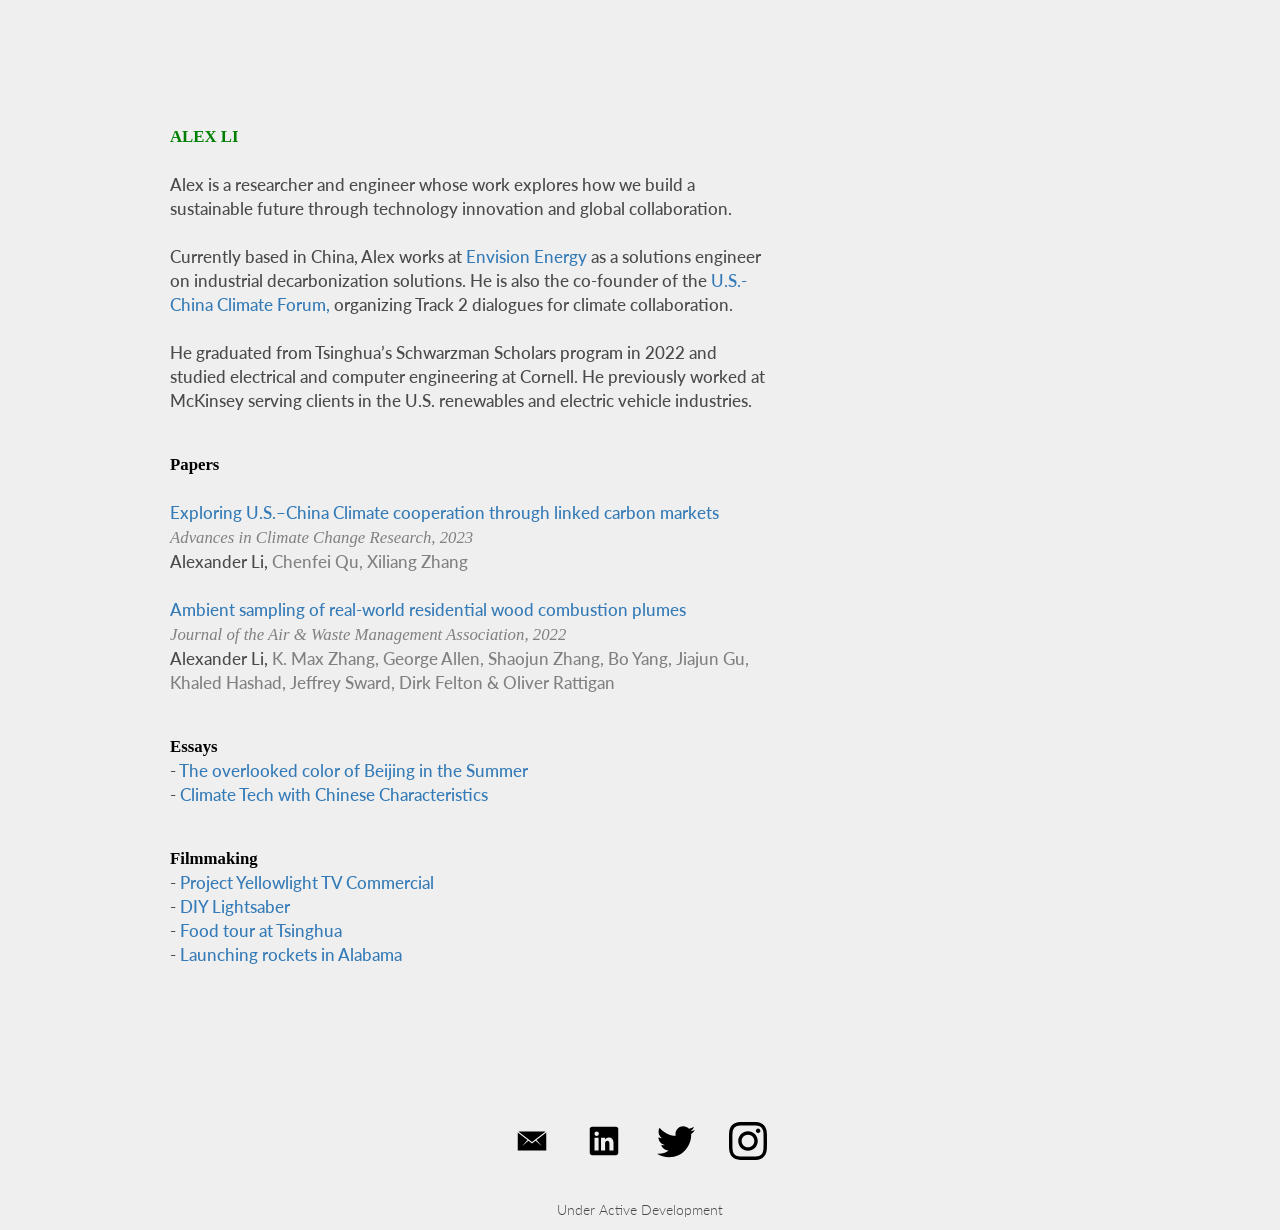
==== commit 981d0558: "solutions engineer" ====
--- a/index.html
+++ b/index.html
@@ -55,7 +55,7 @@
 
                               <br>
                               <br>
-                              Currently based in China, Alex works at <a href="https://www.envision-group.com/">Envision Energy</a> as a product manager on industrial decarbonization solutions. He is also the co-founder of the <a href="https://www.uschinaclimateforum.org/">U.S.-China Climate Forum,</a> organizing Track 2 dialogues for climate collaboration.
+                              Currently based in China, Alex works at <a href="https://www.envision-group.com/">Envision Energy</a> as a solutions engineer on industrial decarbonization solutions. He is also the co-founder of the <a href="https://www.uschinaclimateforum.org/">U.S.-China Climate Forum,</a> organizing Track 2 dialogues for climate collaboration.
                               <br>
                               <br>
                               He graduated from Tsinghua’s Schwarzman Scholars program in 2022 and studied electrical and computer engineering at Cornell. He previously worked at McKinsey serving clients in the U.S. renewables and electric vehicle industries.
--- a/styles/all.css
+++ b/styles/all.css
@@ -669,7 +669,7 @@
     }
 
     .work-section-wrapper {
-        margin-top: 50px;
+        margin-top: 25px;
         margin-bottom: 0;
     }
 
@@ -707,7 +707,7 @@
       width: 560px;
     }
     .intro-text-block {
-        font-size: 12px;
+        font-size: 13px;
         max-width: 500px;
     }
 
@@ -765,7 +765,7 @@
         font-size: 18px;
     }
     .intro-text-block {
-        font-size: 12px;
+        font-size: 13px;
         max-width: 500px;
     }
 
@@ -782,7 +782,7 @@
     }
 
     .work-section-wrapper {
-        margin-top: 50px;
+        margin-top: 25px;
         margin-bottom: 0;
     }
 
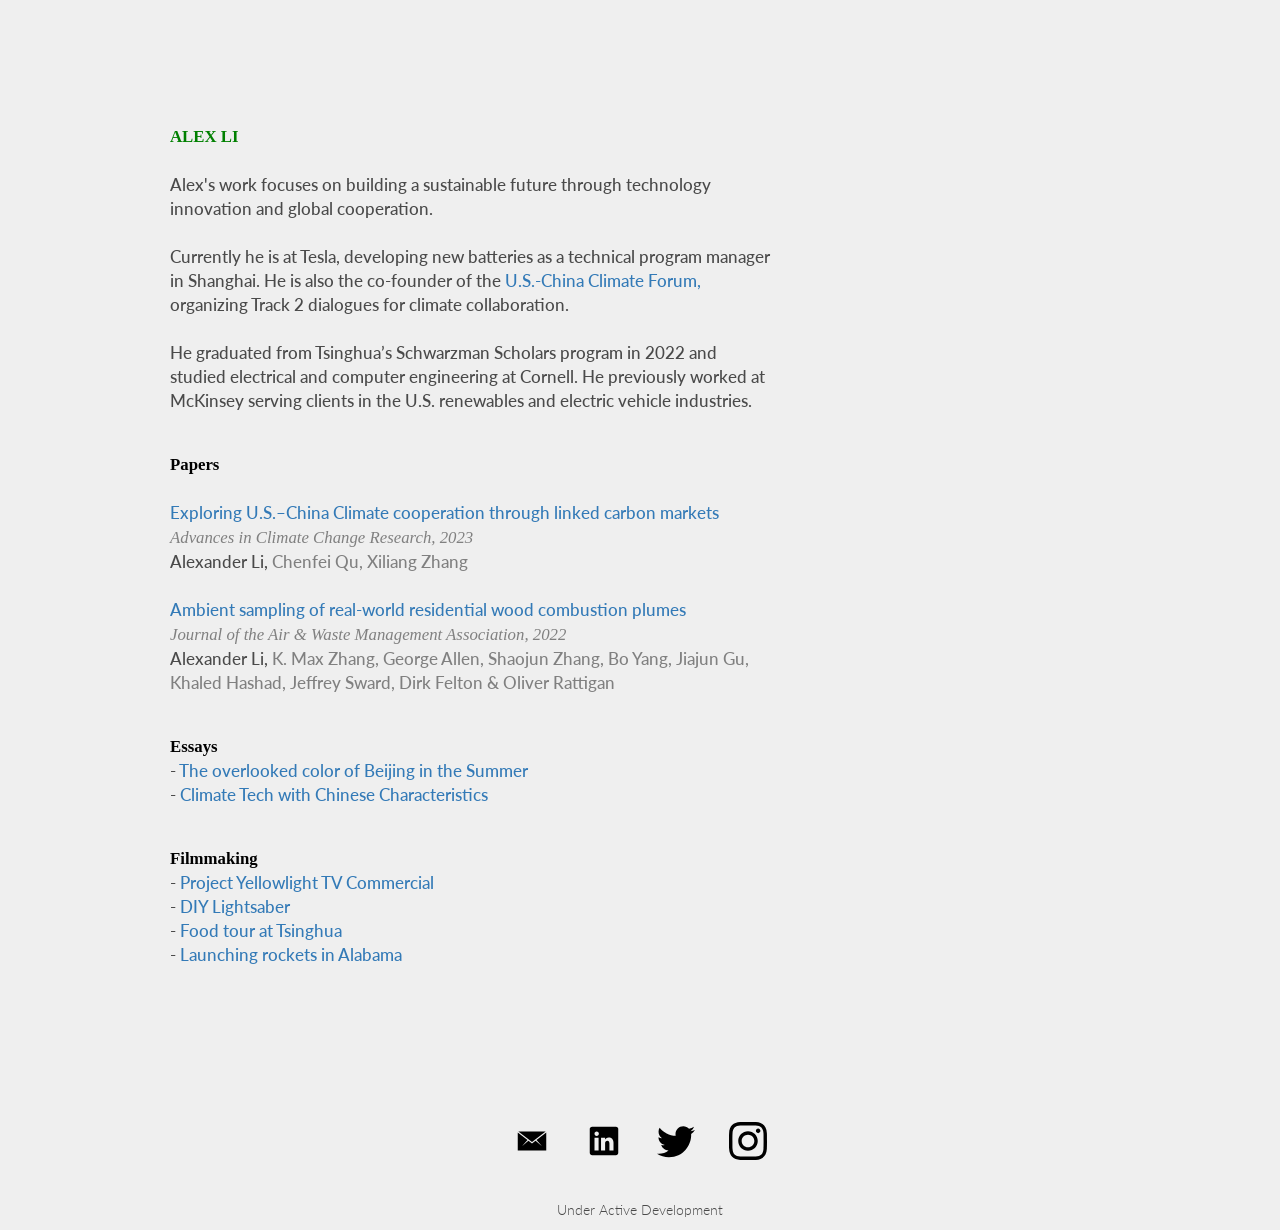
==== commit e8dc4e3d: "Tesla" ====
--- a/index.html
+++ b/index.html
@@ -49,13 +49,11 @@
                               <font color="green"><strong>ALEX LI</strong></font>
                               <br>
                               <br>
-                              Alex is a researcher and engineer whose work explores how 
-                              we build a sustainable future 
-                              through technology innovation and global collaboration.
-
-                              <br>
-                              <br>
-                              Currently based in China, Alex works at <a href="https://www.envision-group.com/">Envision Energy</a> as a solutions engineer on industrial decarbonization solutions. He is also the co-founder of the <a href="https://www.uschinaclimateforum.org/">U.S.-China Climate Forum,</a> organizing Track 2 dialogues for climate collaboration.
+                              Alex's work focuses on building a sustainable future through technology innovation and global cooperation.
+
+                              <br>
+                              <br>
+                              Currently he is at Tesla, developing new batteries as a technical program manager in Shanghai. He is also the co-founder of the <a href="https://www.uschinaclimateforum.org/">U.S.-China Climate Forum,</a> organizing Track 2 dialogues for climate collaboration.
                               <br>
                               <br>
                               He graduated from Tsinghua’s Schwarzman Scholars program in 2022 and studied electrical and computer engineering at Cornell. He previously worked at McKinsey serving clients in the U.S. renewables and electric vehicle industries.
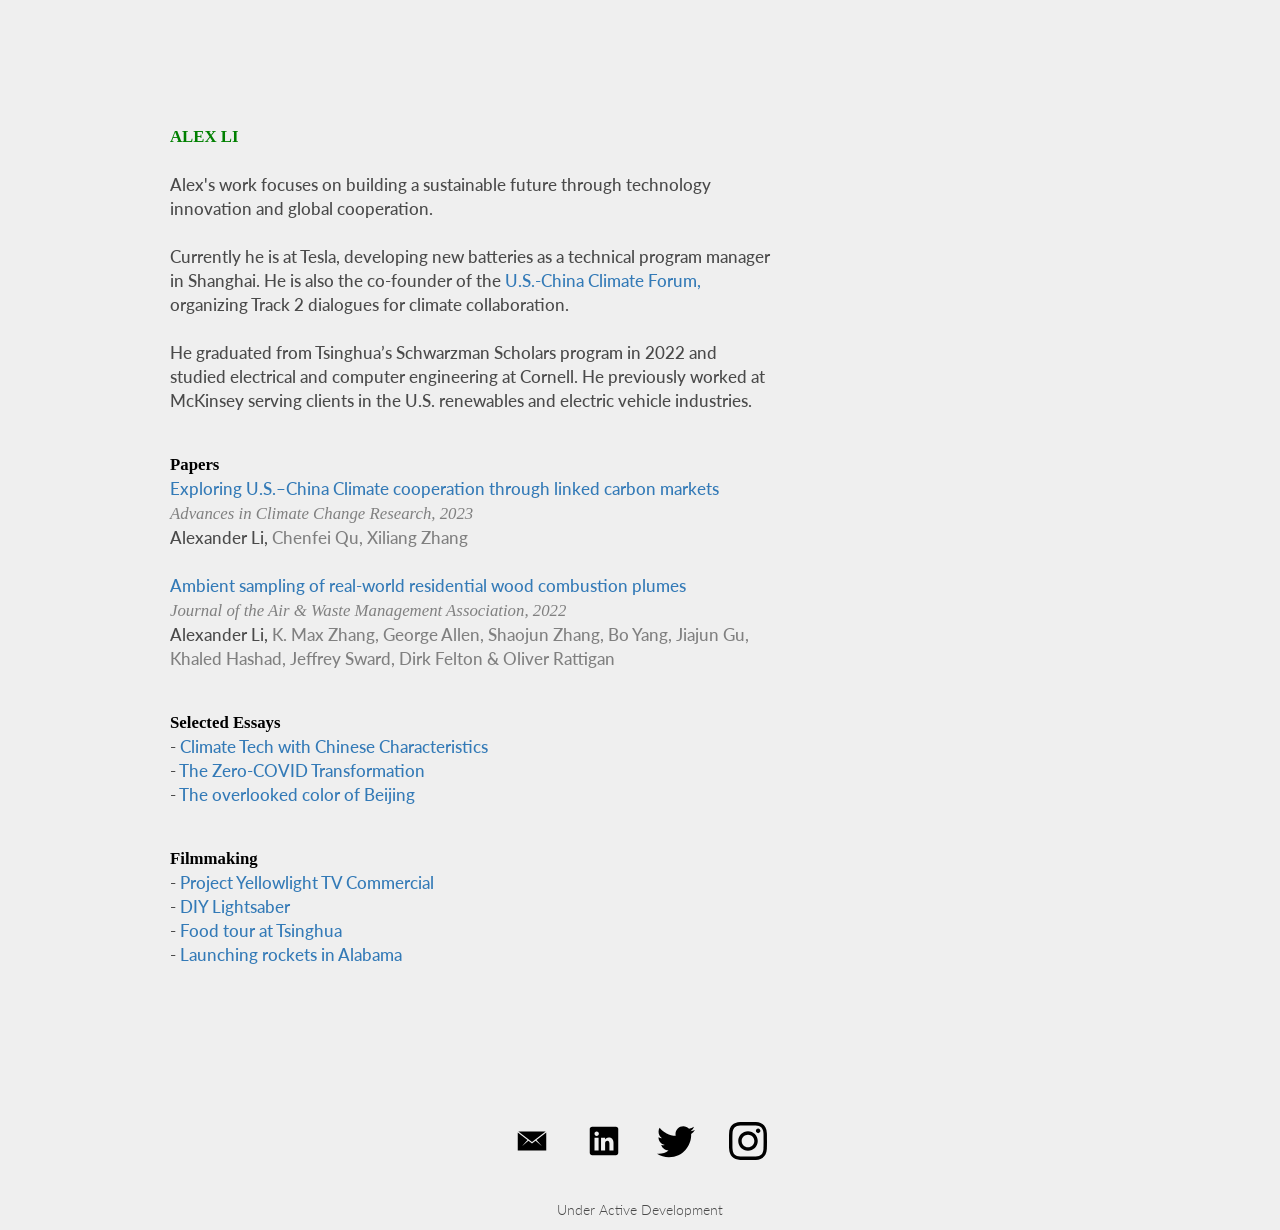
==== commit 4152b674: "add Mekong Review" ====
--- a/index.html
+++ b/index.html
@@ -66,10 +66,10 @@
 
                           <p class='intro-text-block'>
                               <font color="black"><strong>Papers</strong></font>
-                              <br><br>
+                              <br>
                             
 
-                              <a href="https://www.sciencedirect.com/science/article/pii/S167492782300014X">Exploring U.S.–China Climate cooperation through linked carbon markets</a> 
+                              <a href="https://www.sciencedirect.com/science/article/pii/S167492782300014X" target="_blank">Exploring U.S.–China Climate cooperation through linked carbon markets</a> 
                               <br>
                               <font color="grey"><i>Advances in Climate Change Research, 2023</i></font>
                               <br>
@@ -77,7 +77,7 @@
 
                               <br>
                               <br>
-                              <a href="https://www.tandfonline.com/doi/full/10.1080/10962247.2022.2044410">Ambient sampling of real-world residential wood combustion plumes</a>  
+                              <a href="https://www.tandfonline.com/doi/full/10.1080/10962247.2022.2044410" target="_blank">Ambient sampling of real-world residential wood combustion plumes</a>  
                               <br>
                               <font color="grey"><i>Journal of the Air & Waste Management Association, 2022</i></font>
                               <br>
@@ -89,15 +89,19 @@
                           
 
                           <p class='intro-text-block'>
-                              <font color="black"><strong>Essays</strong></font>
-
-                              <br>
-
-                              - <a href="https://thechinaproject.com/2022/07/19/greener-than-expected-noticing-the-overlooked-color-of-beijing-in-summer/">The overlooked color of Beijing in the Summer</a> 
-
-                              <br>
-
-                              - <a href="https://www.ctvc.co/climate-tech-with-chinese-characteristics/">Climate Tech with Chinese Characteristics</a> 
+                              <font color="black"><strong>Selected Essays</strong></font>
+
+                              <br>
+
+                              - <a href="https://www.ctvc.co/climate-tech-with-chinese-characteristics/" target="_blank">Climate Tech with Chinese Characteristics</a> 
+
+                              <br>
+
+                              - <a href="https://mekongreview.com/transformations/" target="_blank">The Zero-COVID Transformation</a> 
+
+                              <br>
+
+                              - <a href="https://thechinaproject.com/2022/07/19/greener-than-expected-noticing-the-overlooked-color-of-beijing-in-summer/" target="_blank">The overlooked color of Beijing</a> 
                          
                               <br><br>
                         
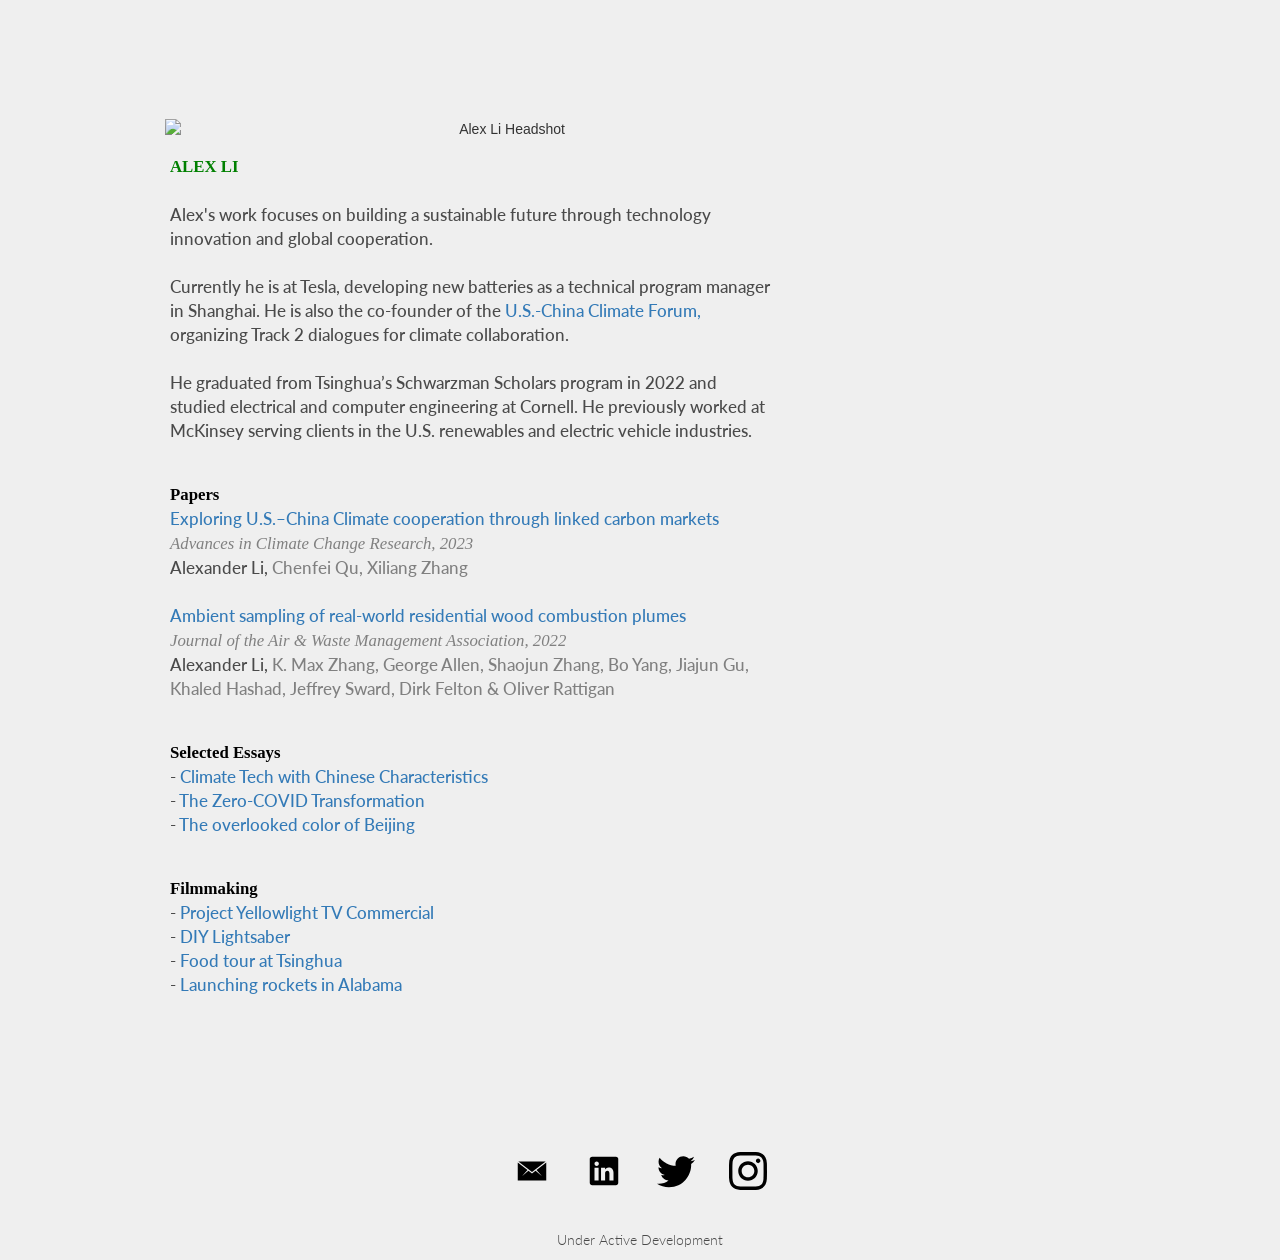
==== commit 49fbfeb2: "update profile photo" ====
--- a/index.html
+++ b/index.html
@@ -41,10 +41,15 @@
 
 
                 <div class='row work-section-wrapper'>
-                          <!--<img class = 'twin-peaks-image' src="images/overview/twinPeaksSquare.jpeg" alt="Alex Li Headshot"> -->
+                          
 
                     <div class='col-xs-12 col-md-8 col-md-8'>
+                        <div style="text-align: right">
+                        <img class = 'twin-peaks-image' src="images/overview/alexOceanB&W.jpg" alt="Alex Li Headshot"> 
+                        </div>
                         <div class='overview-text-wrapper'>
+                          
+
                           <p class='intro-text-block'>
                               <font color="green"><strong>ALEX LI</strong></font>
                               <br>
--- a/styles/all.css
+++ b/styles/all.css
@@ -216,10 +216,9 @@
 }
 .twin-peaks-image {
   display: block;
-  margin: auto;
-  width: 300px;
-  border: 1px solid green;
-  border-radius: 25px;
+  margin: 10px;
+  width: 400px;
+  border-radius: 0px;
 }
 
 /* Overview Section Styles ************************/
@@ -730,6 +729,12 @@
         padding-top: 40px;
         text-align: center;
     }
+    .twin-peaks-image {
+      display: block;
+      margin: 10px;
+      width: 400px;
+      border-radius: 0px;
+    }
 }
 
 @media(max-width: 767px) {
@@ -842,4 +847,11 @@
         padding-top: 30px;
         text-align: center;
     }
-}
+    .twin-peaks-image {
+      display: block;
+      margin: 10px;
+      width: 80vw;
+      max-width: 400px;
+      border-radius: 0px;
+    }
+}
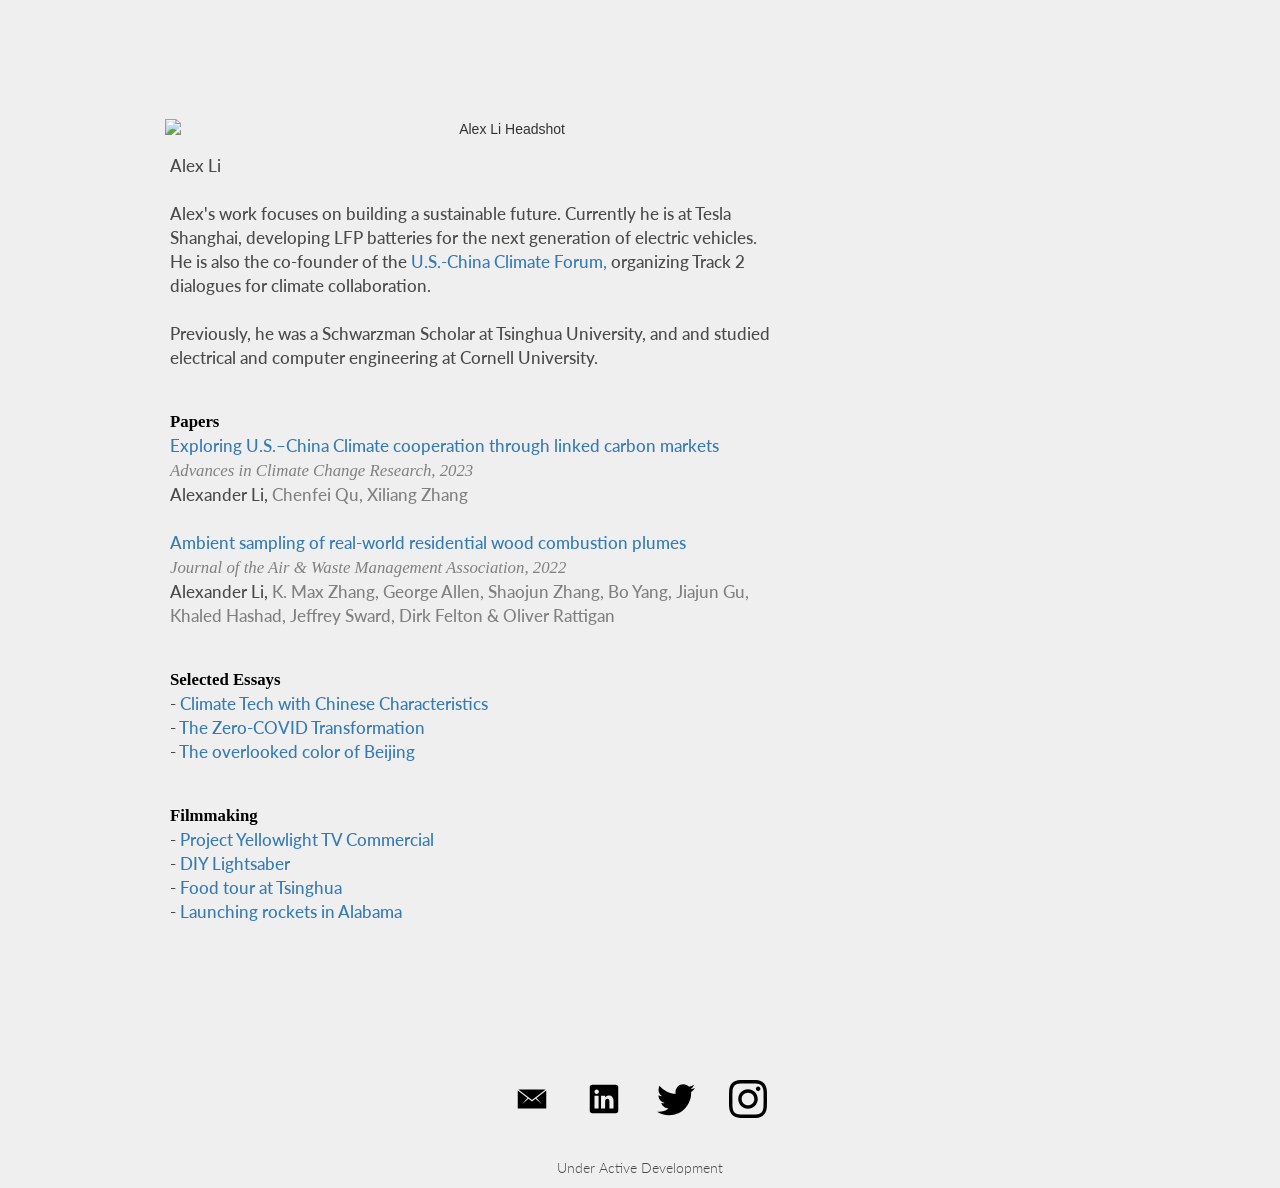
==== commit 0694da9b: "update intro" ====
--- a/index.html
+++ b/index.html
@@ -51,17 +51,13 @@
                           
 
                           <p class='intro-text-block'>
-                              <font color="green"><strong>ALEX LI</strong></font>
-                              <br>
-                              <br>
-                              Alex's work focuses on building a sustainable future through technology innovation and global cooperation.
-
-                              <br>
-                              <br>
-                              Currently he is at Tesla, developing new batteries as a technical program manager in Shanghai. He is also the co-founder of the <a href="https://www.uschinaclimateforum.org/">U.S.-China Climate Forum,</a> organizing Track 2 dialogues for climate collaboration.
-                              <br>
-                              <br>
-                              He graduated from Tsinghua’s Schwarzman Scholars program in 2022 and studied electrical and computer engineering at Cornell. He previously worked at McKinsey serving clients in the U.S. renewables and electric vehicle industries.
+                              Alex Li
+                              <br>
+                              <br>
+                              Alex's work focuses on building a sustainable future. Currently he is at Tesla Shanghai, developing LFP batteries for the next generation of electric vehicles. He is also the co-founder of the <a href="https://www.uschinaclimateforum.org/">U.S.-China Climate Forum,</a> organizing Track 2 dialogues for climate collaboration.
+                              <br>
+                              <br>
+                              Previously, he was a Schwarzman Scholar at Tsinghua University, and and studied electrical and computer engineering at Cornell University. 
 
                               <br>
                               <br>
@@ -528,7 +524,7 @@
                           <a class='social-icon' target='_blank' href='mailto:alexanderfieldli@gmail.com'>
                               <img class='social-icon-img' src='images/icons/email.svg' alt='afl59@cornell.edu' data-toggle='tooltip' data-placement="top" title="alexanderfieldli@gmail.com">
                           </a>
-                            <a class='social-icon' target='_blank' href='https://www.linkedin.com/in/alexander-field-li/'>
+                            <a class='social-icon' target='_blank' href='https://www.linkedin.com/in/alexfieldli/'>
                                 <img class='social-icon-img' src='images/icons/linkedin.svg' alt='Linkedin' data-toggle='tooltip' data-placement="top" title="Linkedin">
                             </a>
 
